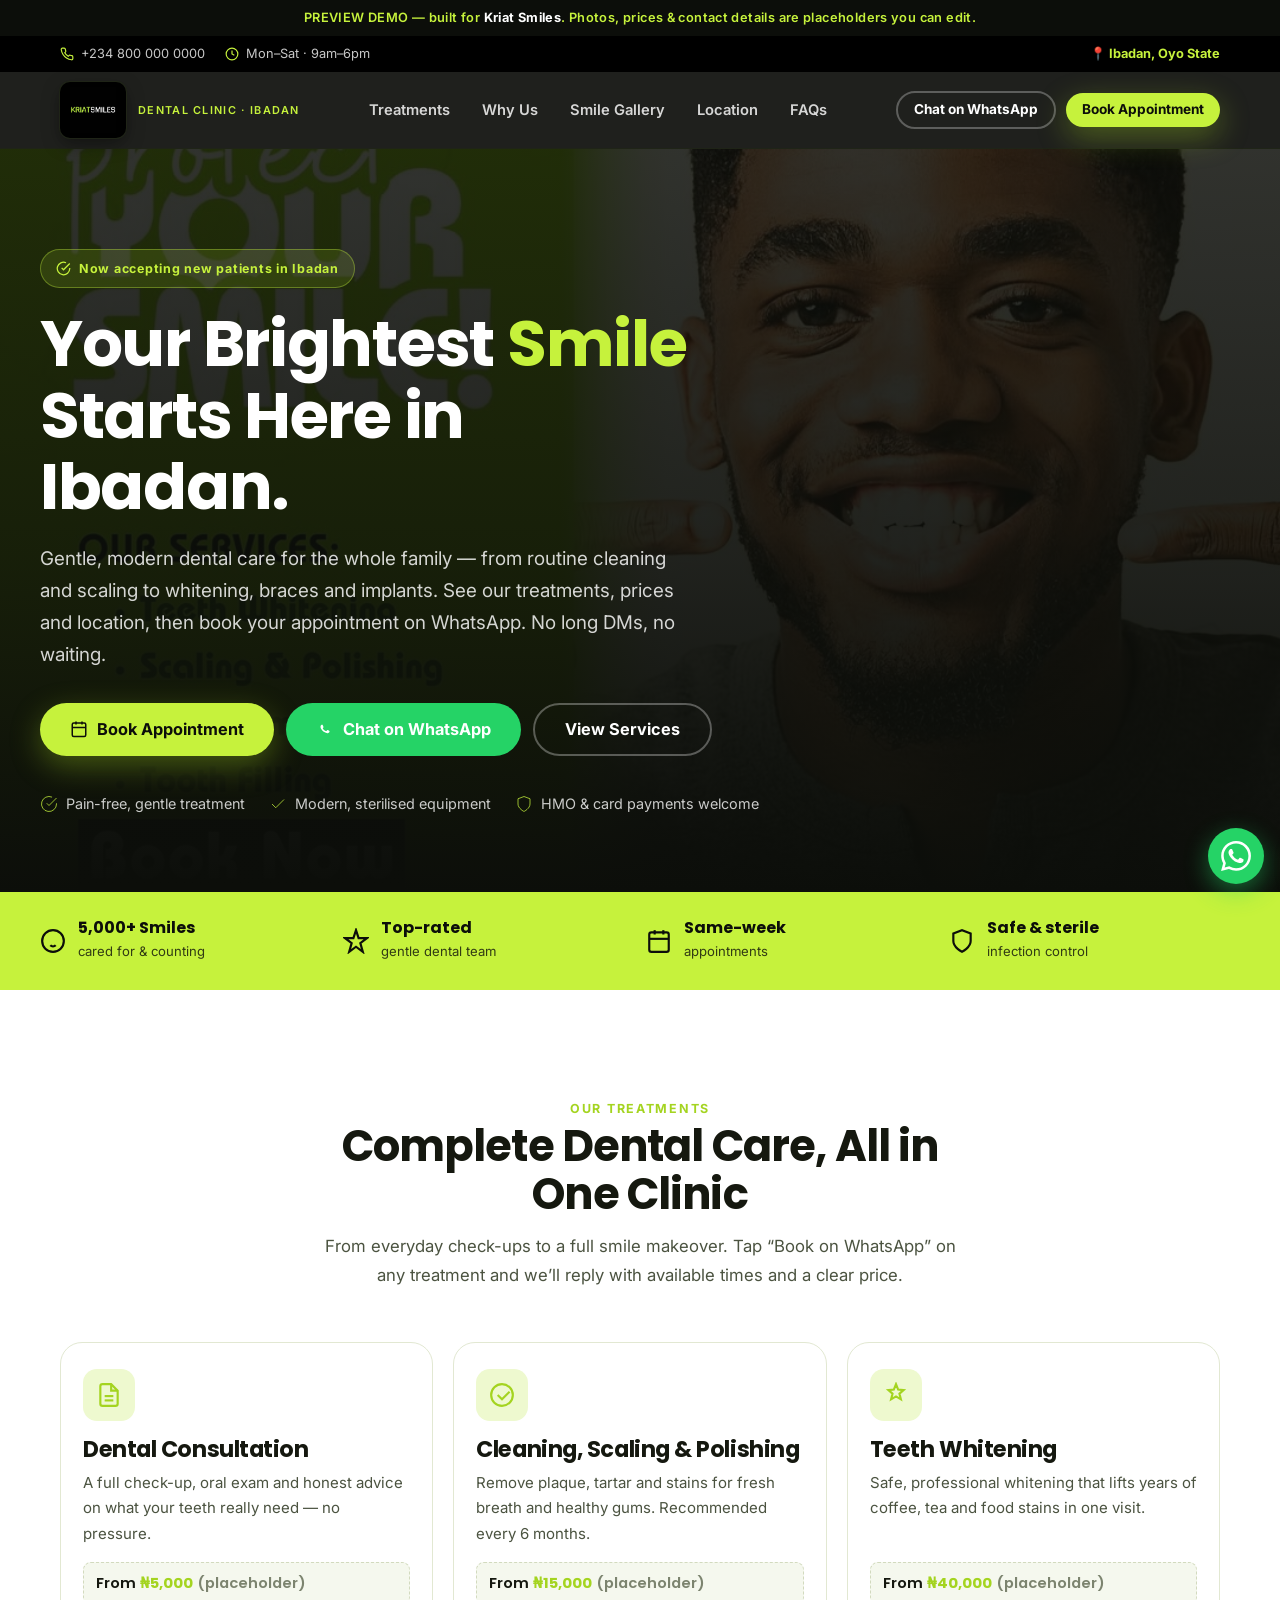
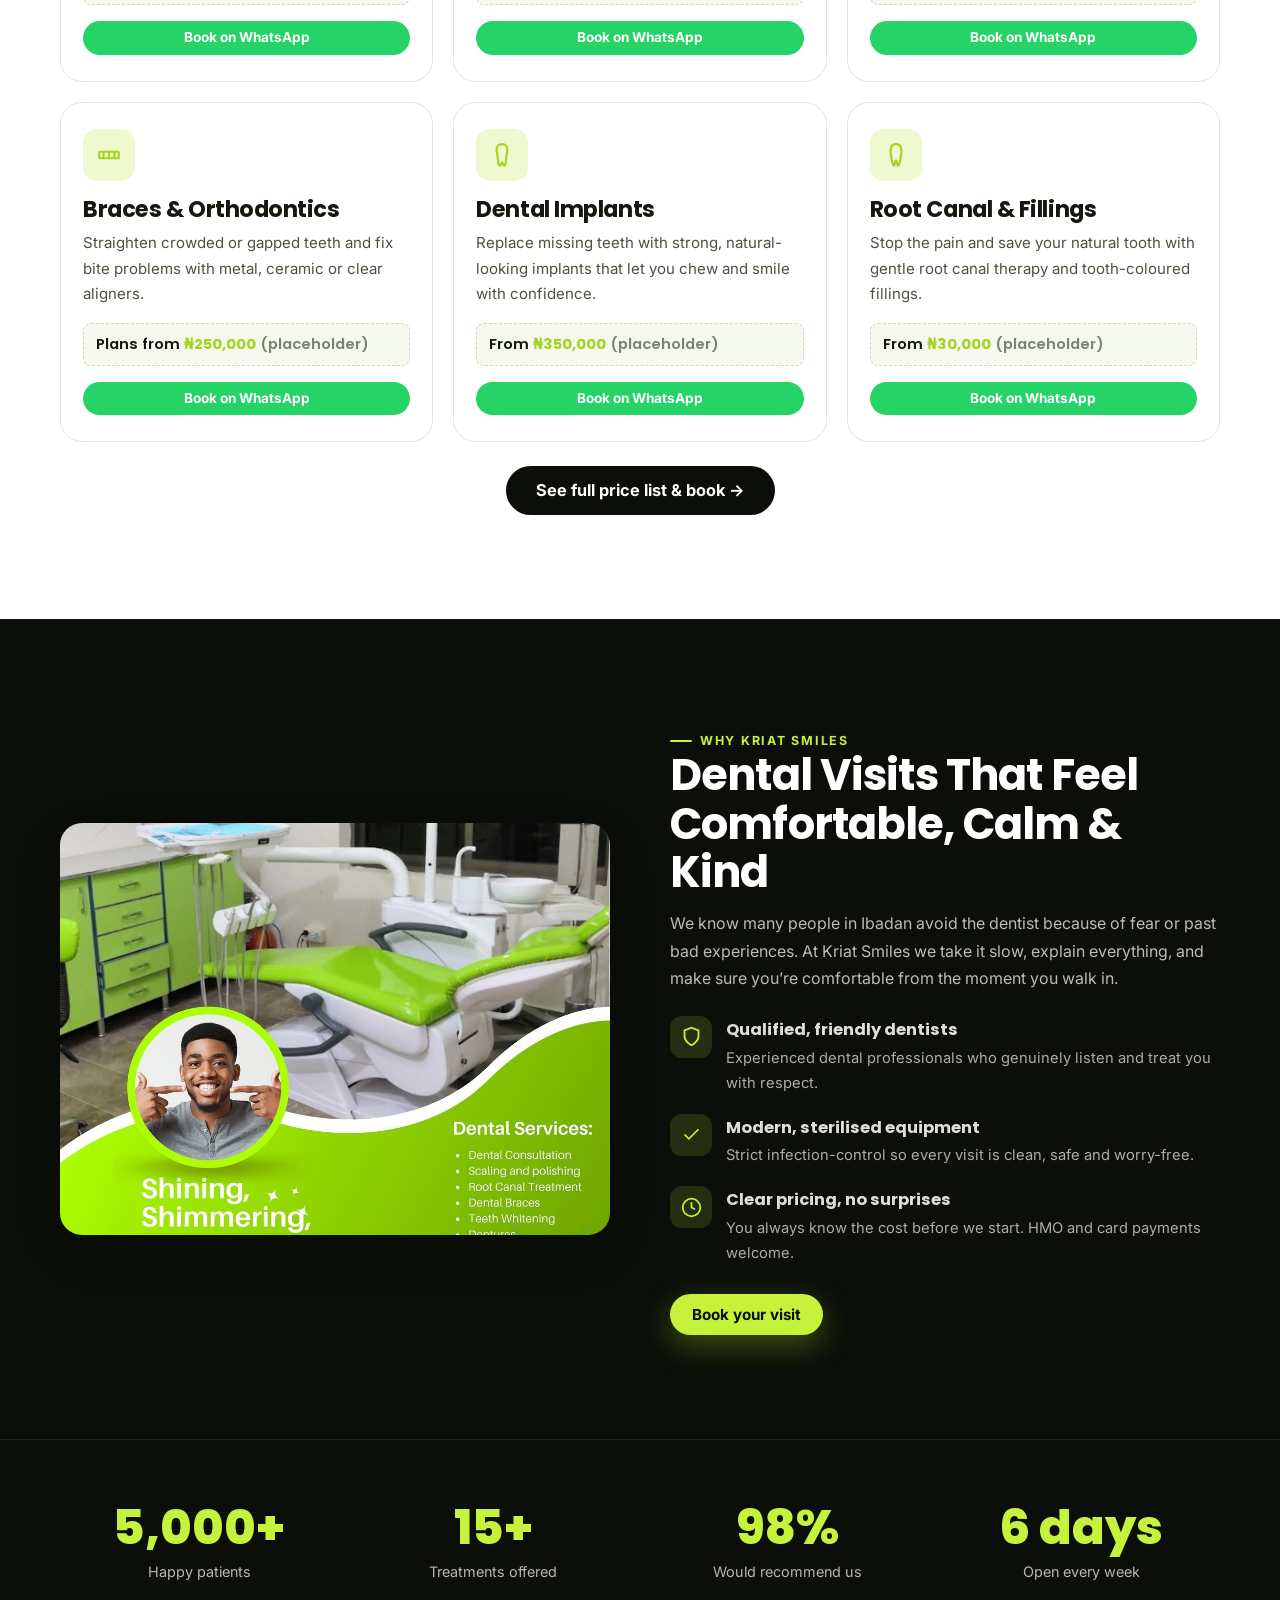
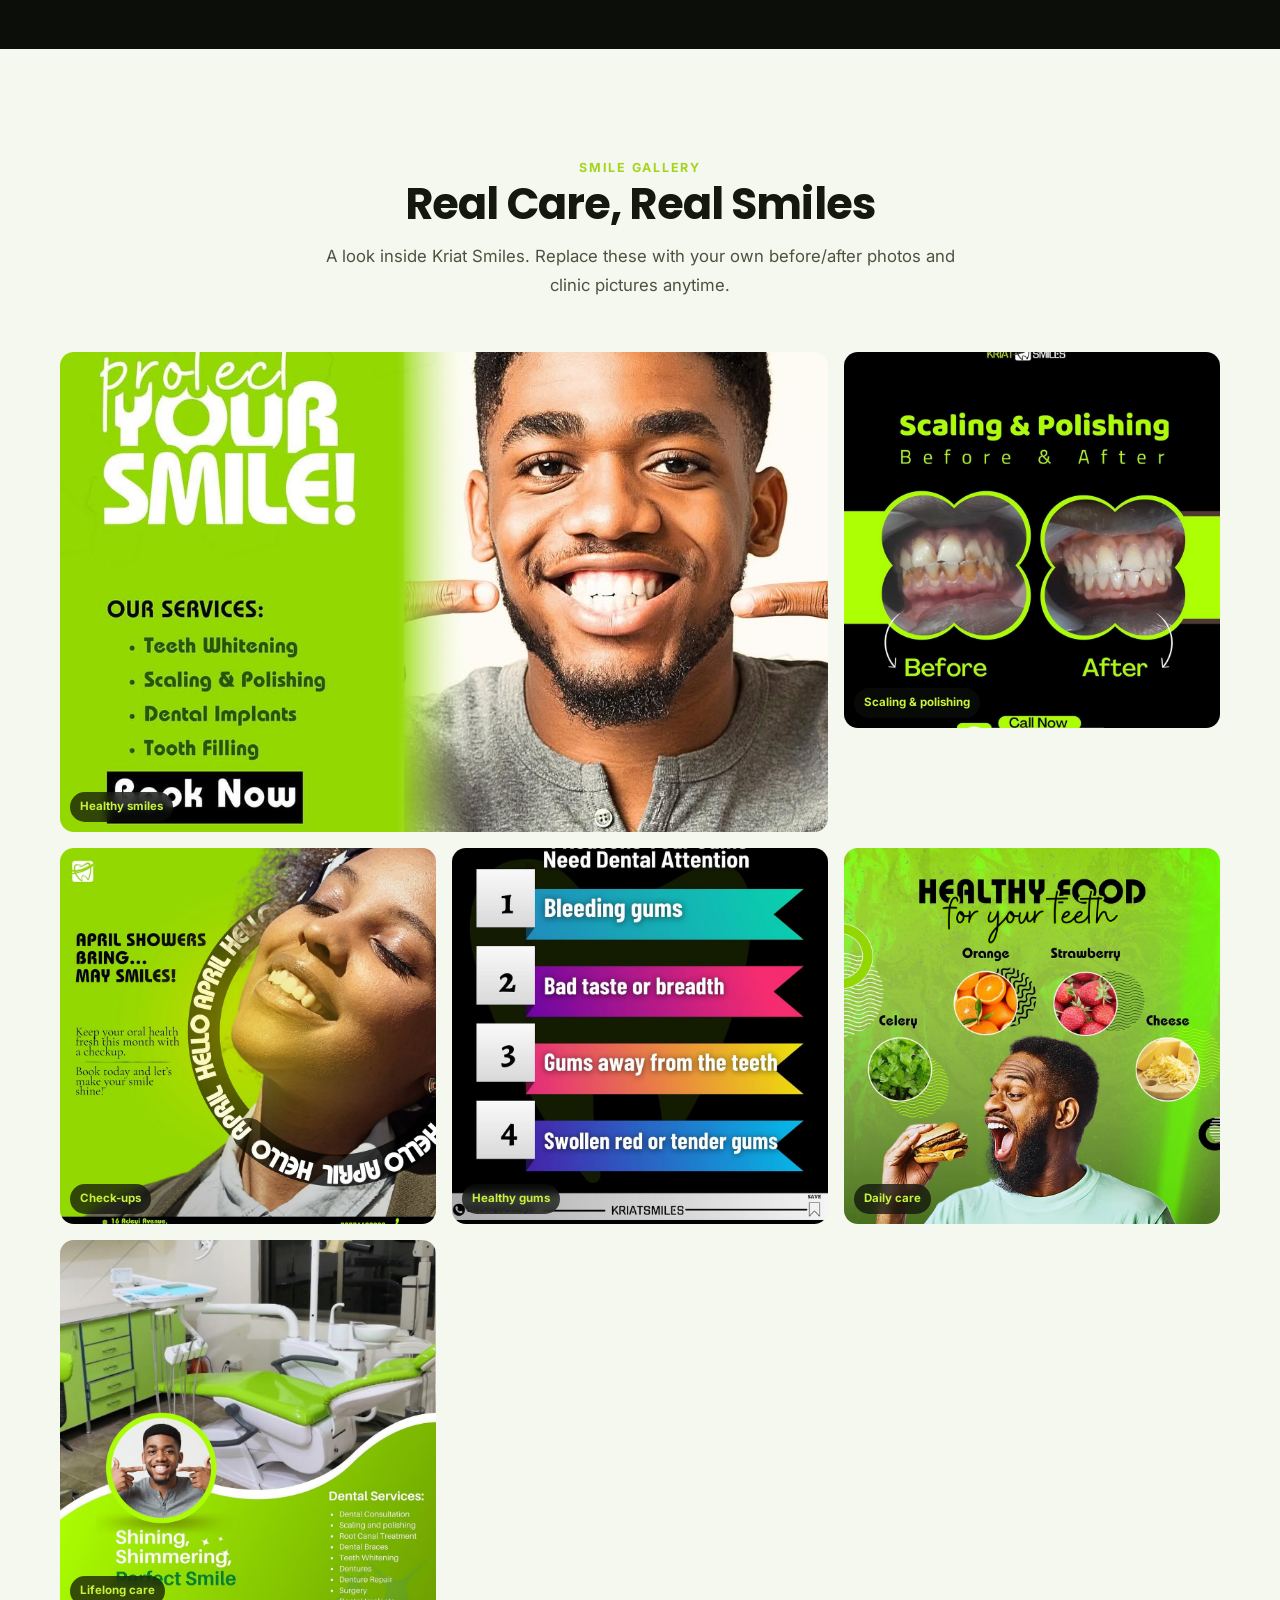
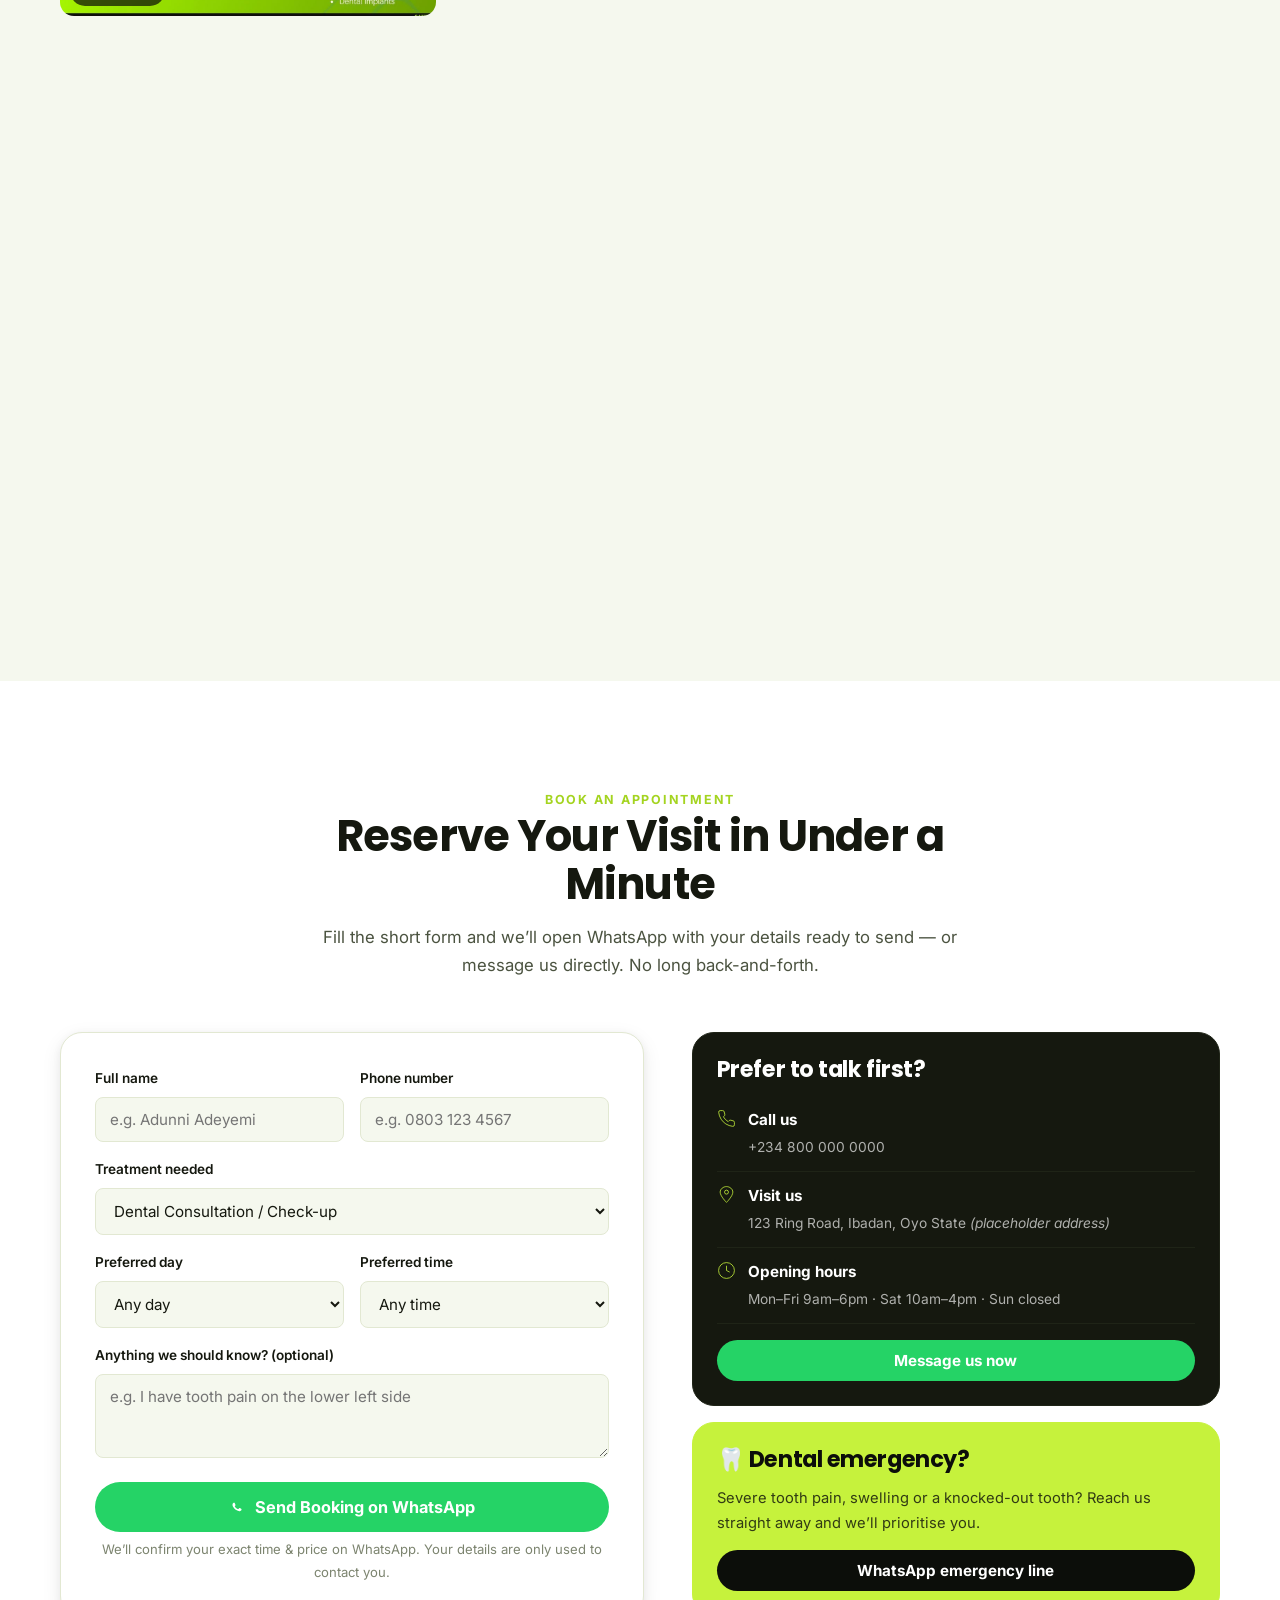
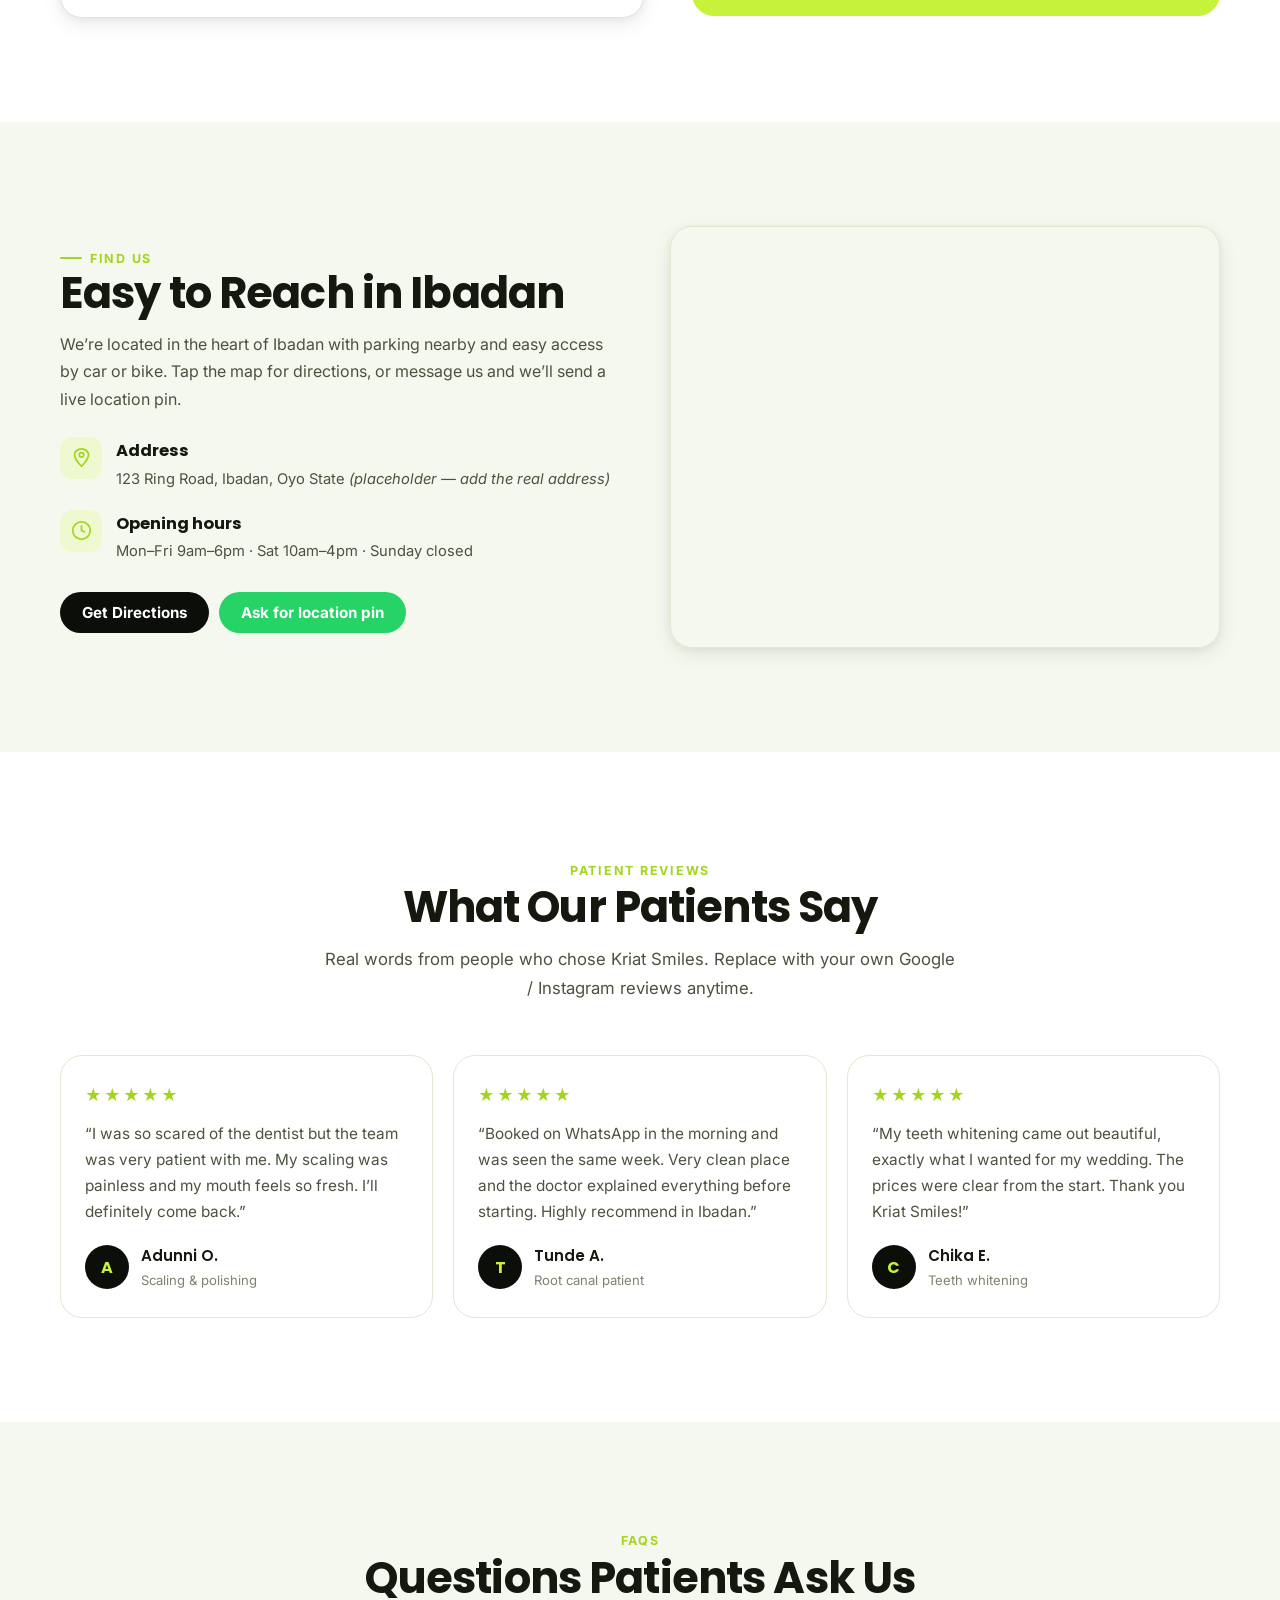
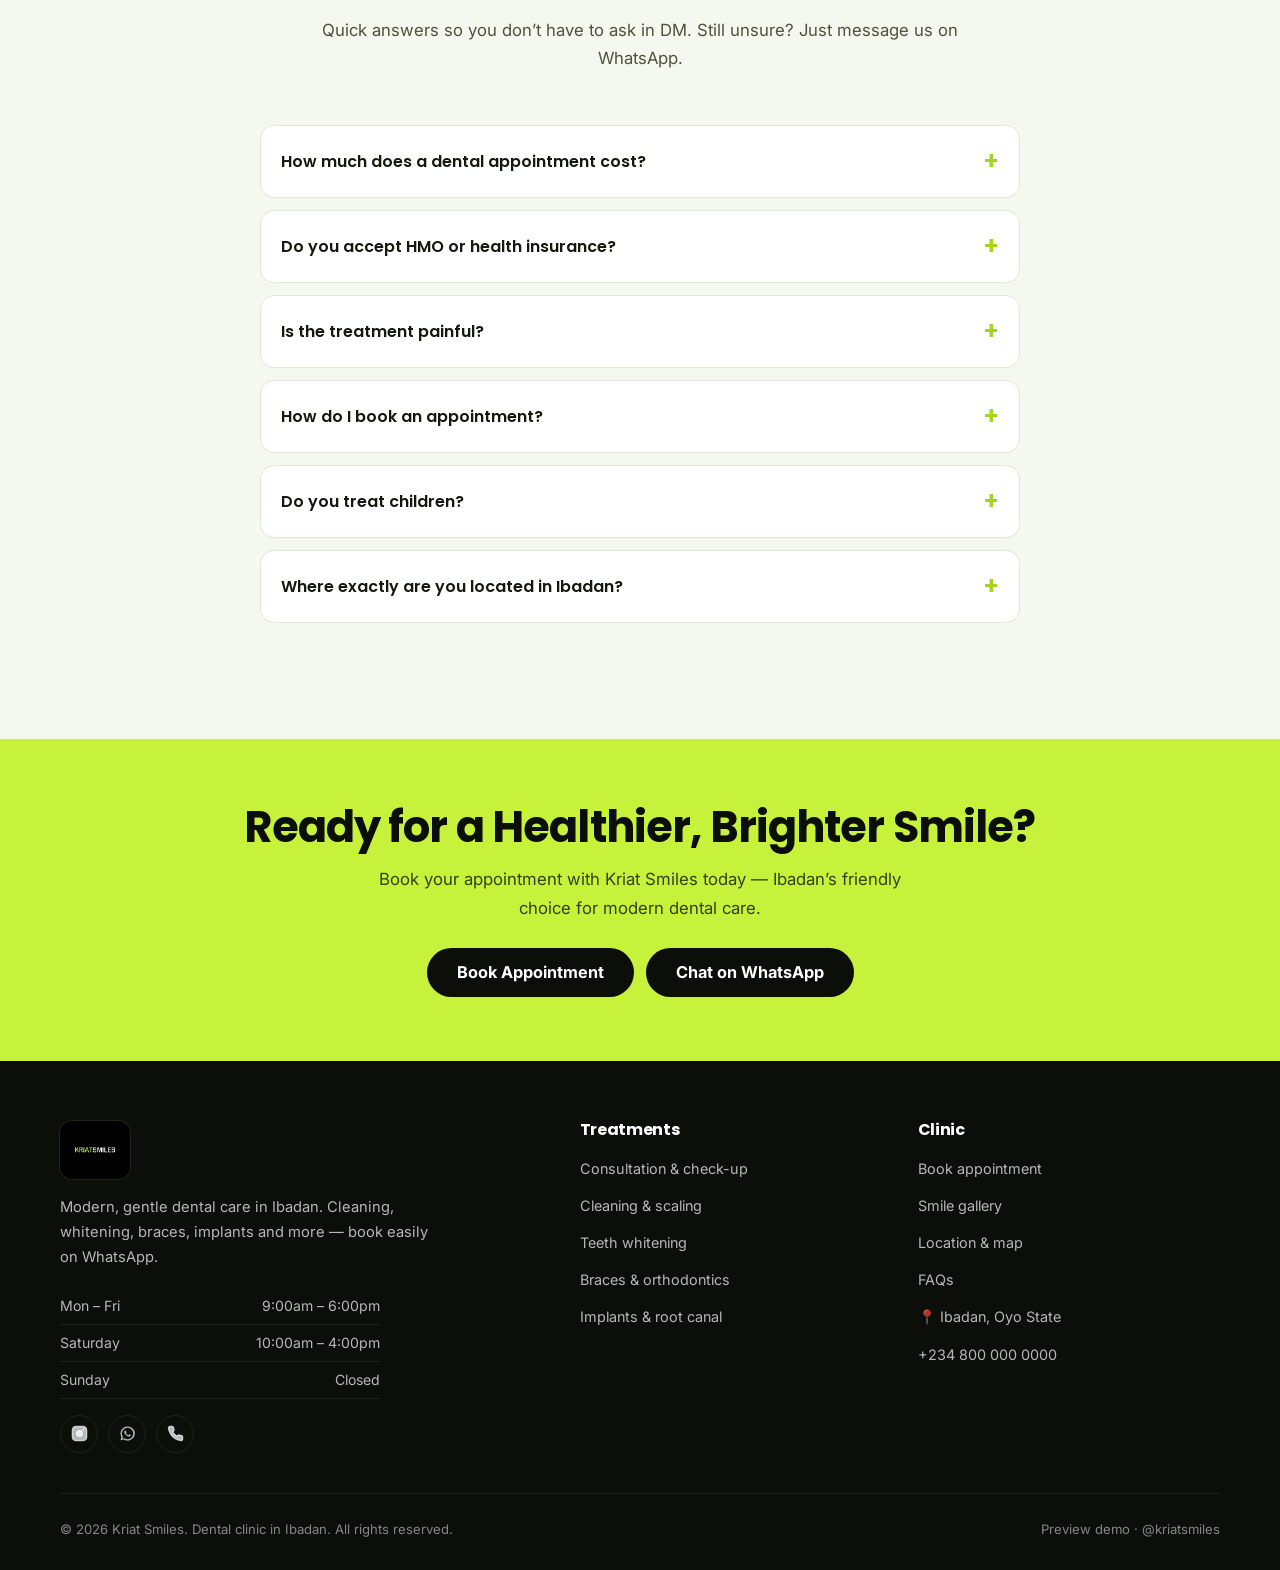
==== index.html @ be6b7976 "Kriat Smiles — mobile-first dental clinic demo (Ibadan) One-page preview site built from the clinic " ====
<!DOCTYPE html>
<html lang="en">
<head>
  <meta charset="UTF-8" />
  <meta name="viewport" content="width=device-width, initial-scale=1.0" />

  <!-- ===== SEO ===== -->
  <title>Kriat Smiles — Dental Clinic in Ibadan | Book a Dentist Online</title>
  <meta name="description" content="Kriat Smiles is a modern dental clinic in Ibadan offering teeth cleaning, scaling & polishing, whitening, braces, implants and root canal. Book your dental appointment on WhatsApp in minutes." />
  <meta name="keywords" content="dental clinic in Ibadan, dentist Ibadan, teeth cleaning Ibadan, braces Ibadan, teeth whitening Ibadan, dental implants Ibadan, Kriat Smiles" />
  <meta name="theme-color" content="#0C0E0A" />
  <link rel="canonical" href="https://kriatsmiles.com/kriat-smiles/" />

  <!-- Open Graph / social -->
  <meta property="og:type" content="website" />
  <meta property="og:title" content="Kriat Smiles — Dental Clinic in Ibadan" />
  <meta property="og:description" content="Gentle, modern dental care in Ibadan. See treatments & prices, then book your appointment on WhatsApp." />
  <meta property="og:image" content="assets/img/protect-smile.jpg" />
  <meta property="og:locale" content="en_NG" />
  <meta name="twitter:card" content="summary_large_image" />

  <!-- Favicon (uses the logo) -->
  <link rel="icon" type="image/jpeg" href="assets/logo/kriat-smiles-logo.jpg" />

  <!-- Fonts -->
  <link rel="preconnect" href="https://fonts.googleapis.com" />
  <link rel="preconnect" href="https://fonts.gstatic.com" crossorigin />
  <link href="https://fonts.googleapis.com/css2?family=Poppins:wght@600;700;800&family=Inter:wght@400;500;600;700&display=swap" rel="stylesheet" />
  <link rel="stylesheet" href="css/style.css" />

  <!-- Local Business structured data (SEO) -->
  <script type="application/ld+json">
  {
    "@context": "https://schema.org",
    "@type": "Dentist",
    "name": "Kriat Smiles",
    "description": "Dental clinic in Ibadan offering cleaning, scaling, whitening, braces, implants and root canal treatment.",
    "image": "assets/img/protect-smile.jpg",
    "areaServed": "Ibadan, Oyo State, Nigeria",
    "address": { "@type": "PostalAddress", "addressLocality": "Ibadan", "addressRegion": "Oyo State", "addressCountry": "NG" },
    "telephone": "+2348000000000",
    "priceRange": "₦₦",
    "openingHours": "Mo-Fr 09:00-18:00 Sa 10:00-16:00"
  }
  </script>
</head>
<body>

  <!-- ===== DEMO RIBBON ===== -->
  <div class="demo-ribbon">PREVIEW DEMO — built for <b>Kriat Smiles</b>. Photos, prices &amp; contact details are placeholders you can edit.</div>

  <!-- ===== TOPBAR ===== -->
  <div class="topbar">
    <div class="container topbar__inner">
      <div class="topbar__group">
        <span class="topbar__item">
          <svg viewBox="0 0 24 24" stroke-width="2"><path d="M22 16.92v3a2 2 0 01-2.18 2 19.79 19.79 0 01-8.63-3.07 19.5 19.5 0 01-6-6 19.79 19.79 0 01-3.07-8.67A2 2 0 014.11 2h3a2 2 0 012 1.72c.13.96.36 1.9.7 2.81a2 2 0 01-.45 2.11L8.09 9.91a16 16 0 006 6l1.27-1.27a2 2 0 012.11-.45c.91.34 1.85.57 2.81.7A2 2 0 0122 16.92z"/></svg>
          <a href="tel:+2348000000000">+234 800 000 0000</a>
        </span>
        <span class="topbar__item topbar__hide">
          <svg viewBox="0 0 24 24" stroke-width="2"><circle cx="12" cy="12" r="10"/><path d="M12 6v6l4 2"/></svg>
          Mon–Sat · 9am–6pm
        </span>
      </div>
      <div class="topbar__group">
        <span class="topbar__item topbar__demo">📍 Ibadan, Oyo State</span>
      </div>
    </div>
  </div>

  <!-- ===== NAV ===== -->
  <nav class="nav">
    <div class="container nav__inner">
      <a href="#home" class="nav__logo" aria-label="Kriat Smiles home">
        <img class="nav__logo-img" src="assets/logo/kriat-smiles-logo.jpg" alt="Kriat Smiles logo" />
        <span class="nav__logo-sub">Dental Clinic · Ibadan</span>
      </a>
      <ul class="nav__links">
        <li><a class="nav__link" href="#services">Treatments</a></li>
        <li><a class="nav__link" href="#why">Why Us</a></li>
        <li><a class="nav__link" href="#gallery">Smile Gallery</a></li>
        <li><a class="nav__link" href="#location">Location</a></li>
        <li><a class="nav__link" href="#faq">FAQs</a></li>
      </ul>
      <div class="nav__actions">
        <a class="btn btn--outline btn--sm" data-wa data-wa-msg="Hello Kriat Smiles, I have a quick question about your dental services.">Chat on WhatsApp</a>
        <a class="btn btn--lime btn--sm" href="#book">Book Appointment</a>
        <button class="nav__burger" id="burger" aria-label="Open menu"><span></span><span></span><span></span></button>
      </div>
    </div>
  </nav>

  <!-- ===== MOBILE MENU ===== -->
  <div class="mobile-menu" id="mobile-menu">
    <div class="mobile-menu__top">
      <img class="nav__logo-img" src="assets/logo/kriat-smiles-logo.jpg" alt="Kriat Smiles logo" />
      <button class="mobile-menu__close" id="menu-close" aria-label="Close menu">✕</button>
    </div>
    <ul class="mobile-menu__links">
      <li><a class="mobile-menu__link" href="#services">Treatments</a></li>
      <li><a class="mobile-menu__link" href="#why">Why Us</a></li>
      <li><a class="mobile-menu__link" href="#gallery">Smile Gallery</a></li>
      <li><a class="mobile-menu__link" href="#book">Book Appointment</a></li>
      <li><a class="mobile-menu__link" href="#location">Location</a></li>
      <li><a class="mobile-menu__link" href="#faq">FAQs</a></li>
    </ul>
    <div class="mobile-menu__cta">
      <a class="btn btn--wa btn--full" data-wa data-wa-msg="Hello Kriat Smiles, I would like to book a dental appointment.">Chat on WhatsApp</a>
      <a class="btn btn--lime btn--full" href="#book">Book Appointment</a>
    </div>
  </div>

  <main id="home">

    <!-- ===== HERO ===== -->
    <section class="hero">
      <div class="hero__media">
        <video autoplay muted loop playsinline poster="assets/img/protect-smile.jpg">
          <source src="assets/video/welcome.mp4" type="video/mp4" />
        </video>
      </div>
      <div class="container hero__inner">
        <span class="hero__badge reveal">
          <svg viewBox="0 0 24 24" fill="none" stroke="currentColor" stroke-width="2"><path d="M22 11.08V12a10 10 0 11-5.93-9.14"/><polyline points="22 4 12 14.01 9 11.01"/></svg>
          Now accepting new patients in Ibadan
        </span>
        <h1 class="reveal">Your Brightest <span>Smile</span> Starts Here in Ibadan.</h1>
        <p class="hero__sub reveal">
          Gentle, modern dental care for the whole family — from routine cleaning and scaling
          to whitening, braces and implants. See our treatments, prices and location, then
          book your appointment on WhatsApp. No long DMs, no waiting.
        </p>
        <div class="hero__actions reveal">
          <a class="btn btn--lime btn--lg" href="#book">
            <svg viewBox="0 0 24 24" fill="none" stroke="currentColor" stroke-width="2"><rect x="3" y="4" width="18" height="18" rx="2"/><line x1="16" y1="2" x2="16" y2="6"/><line x1="8" y1="2" x2="8" y2="6"/><line x1="3" y1="10" x2="21" y2="10"/></svg>
            Book Appointment
          </a>
          <a class="btn btn--wa btn--lg" data-wa data-wa-msg="Hello Kriat Smiles, I would like to book a dental appointment. Please advise on available times.">
            <svg viewBox="0 0 24 24" fill="currentColor"><path d="M17.47 14.38c-.3-.15-1.76-.87-2.03-.97-.27-.1-.47-.15-.67.15-.2.3-.77.97-.94 1.16-.17.2-.35.22-.64.08-.3-.15-1.26-.46-2.4-1.48-.88-.79-1.48-1.76-1.65-2.06-.17-.3-.02-.46.13-.6.13-.14.3-.35.45-.52.15-.18.2-.3.3-.5.1-.2.05-.37-.02-.52-.08-.15-.67-1.61-.92-2.2-.24-.58-.49-.5-.67-.51h-.57c-.2 0-.52.07-.8.37-.27.3-1.04 1.02-1.04 2.48 0 1.46 1.07 2.88 1.22 3.07.15.2 2.1 3.2 5.08 4.49.71.3 1.26.49 1.69.62.71.23 1.36.2 1.87.12.57-.08 1.76-.72 2-1.41.25-.7.25-1.29.18-1.41-.08-.13-.27-.2-.57-.35z"/></svg>
            Chat on WhatsApp
          </a>
          <a class="btn btn--ghost btn--lg" href="#services">View Services</a>
        </div>
        <div class="hero__trust reveal">
          <span><svg viewBox="0 0 24 24"><path d="M22 11.08V12a10 10 0 11-5.93-9.14"/><polyline points="22 4 12 14.01 9 11.01"/></svg> Pain-free, gentle treatment</span>
          <span><svg viewBox="0 0 24 24"><path d="M20 6L9 17l-5-5"/></svg> Modern, sterilised equipment</span>
          <span><svg viewBox="0 0 24 24"><path d="M12 22s8-4 8-10V5l-8-3-8 3v7c0 6 8 10 8 10z"/></svg> HMO &amp; card payments welcome</span>
        </div>
      </div>
    </section>

    <!-- ===== TRUST STRIP ===== -->
    <div class="trust-strip">
      <div class="container trust-strip__inner">
        <div class="trust-strip__item">
          <svg viewBox="0 0 24 24" stroke-width="2"><path d="M9 12h.01M15 12h.01M9.5 16a3.5 3.5 0 005 0"/><circle cx="12" cy="12" r="10"/></svg>
          <div><b>5,000+ Smiles</b><span>cared for &amp; counting</span></div>
        </div>
        <div class="trust-strip__item">
          <svg viewBox="0 0 24 24" stroke-width="2"><path d="M12 2l2.4 7.4H22l-6 4.6L18.3 22 12 17.3 5.7 22 8 14 2 9.4h7.6z"/></svg>
          <div><b>Top-rated</b><span>gentle dental team</span></div>
        </div>
        <div class="trust-strip__item">
          <svg viewBox="0 0 24 24" stroke-width="2"><rect x="3" y="4" width="18" height="18" rx="2"/><line x1="16" y1="2" x2="16" y2="6"/><line x1="8" y1="2" x2="8" y2="6"/><line x1="3" y1="10" x2="21" y2="10"/></svg>
          <div><b>Same-week</b><span>appointments</span></div>
        </div>
        <div class="trust-strip__item">
          <svg viewBox="0 0 24 24" stroke-width="2"><path d="M12 22s8-4 8-10V5l-8-3-8 3v7c0 6 8 10 8 10z"/></svg>
          <div><b>Safe &amp; sterile</b><span>infection control</span></div>
        </div>
      </div>
    </div>

    <!-- ===== SERVICES / TREATMENTS ===== -->
    <section class="section" id="services">
      <div class="container">
        <div class="sec-head sec-head--center reveal">
          <span class="eyebrow">Our Treatments</span>
          <h2>Complete Dental Care, All in One Clinic</h2>
          <p>From everyday check-ups to a full smile makeover. Tap “Book on WhatsApp” on any treatment and we’ll reply with available times and a clear price.</p>
        </div>

        <div class="grid grid-3 reveal">

          <!-- Consultation -->
          <article class="svc">
            <div class="svc__icon"><svg viewBox="0 0 24 24"><path d="M14 2H6a2 2 0 00-2 2v16a2 2 0 002 2h12a2 2 0 002-2V8z"/><polyline points="14 2 14 8 20 8"/><line x1="16" y1="13" x2="8" y2="13"/><line x1="16" y1="17" x2="8" y2="17"/></svg></div>
            <h3 class="svc__title">Dental Consultation</h3>
            <p class="svc__desc">A full check-up, oral exam and honest advice on what your teeth really need — no pressure.</p>
            <div class="svc__price">From <b>₦5,000</b> <span style="color:var(--muted)">(placeholder)</span></div>
            <div class="svc__cta">
              <a class="btn btn--wa btn--sm btn--full" data-wa data-wa-msg="Hello Kriat Smiles, I'd like to book a DENTAL CONSULTATION / check-up. What times are available?">Book on WhatsApp</a>
            </div>
          </article>

          <!-- Cleaning / Scaling -->
          <article class="svc">
            <div class="svc__icon"><svg viewBox="0 0 24 24"><path d="M19 9l-7 7-4-4"/><circle cx="12" cy="12" r="10"/></svg></div>
            <h3 class="svc__title">Cleaning, Scaling &amp; Polishing</h3>
            <p class="svc__desc">Remove plaque, tartar and stains for fresh breath and healthy gums. Recommended every 6 months.</p>
            <div class="svc__price">From <b>₦15,000</b> <span style="color:var(--muted)">(placeholder)</span></div>
            <div class="svc__cta">
              <a class="btn btn--wa btn--sm btn--full" data-wa data-wa-msg="Hello Kriat Smiles, I'd like to book SCALING & POLISHING (teeth cleaning). What times are available?">Book on WhatsApp</a>
            </div>
          </article>

          <!-- Whitening -->
          <article class="svc">
            <div class="svc__icon"><svg viewBox="0 0 24 24"><path d="M12 2l2 5 5 .5-3.8 3.3L16.5 16 12 13.3 7.5 16l1.3-5.2L5 7.5 10 7z"/></svg></div>
            <h3 class="svc__title">Teeth Whitening</h3>
            <p class="svc__desc">Safe, professional whitening that lifts years of coffee, tea and food stains in one visit.</p>
            <div class="svc__price">From <b>₦40,000</b> <span style="color:var(--muted)">(placeholder)</span></div>
            <div class="svc__cta">
              <a class="btn btn--wa btn--sm btn--full" data-wa data-wa-msg="Hello Kriat Smiles, I'm interested in TEETH WHITENING. Please share the price and available times.">Book on WhatsApp</a>
            </div>
          </article>

          <!-- Braces / Ortho -->
          <article class="svc">
            <div class="svc__icon"><svg viewBox="0 0 24 24"><rect x="3" y="9" width="18" height="6" rx="1"/><line x1="7" y1="9" x2="7" y2="15"/><line x1="12" y1="9" x2="12" y2="15"/><line x1="17" y1="9" x2="17" y2="15"/></svg></div>
            <h3 class="svc__title">Braces &amp; Orthodontics</h3>
            <p class="svc__desc">Straighten crowded or gapped teeth and fix bite problems with metal, ceramic or clear aligners.</p>
            <div class="svc__price">Plans from <b>₦250,000</b> <span style="color:var(--muted)">(placeholder)</span></div>
            <div class="svc__cta">
              <a class="btn btn--wa btn--sm btn--full" data-wa data-wa-msg="Hello Kriat Smiles, I'd like to ask about BRACES / ORTHODONTICS. Can I book a consultation?">Book on WhatsApp</a>
            </div>
          </article>

          <!-- Implants -->
          <article class="svc">
            <div class="svc__icon"><svg viewBox="0 0 24 24"><path d="M12 2c3 0 5 2 5 5 0 3-1 4-1 7s-1 8-2 8-1-3-2-3-1 3-2 3-2-5-2-8-1-4-1-7c0-3 2-5 5-5z"/></svg></div>
            <h3 class="svc__title">Dental Implants</h3>
            <p class="svc__desc">Replace missing teeth with strong, natural-looking implants that let you chew and smile with confidence.</p>
            <div class="svc__price">From <b>₦350,000</b> <span style="color:var(--muted)">(placeholder)</span></div>
            <div class="svc__cta">
              <a class="btn btn--wa btn--sm btn--full" data-wa data-wa-msg="Hello Kriat Smiles, I'm interested in DENTAL IMPLANTS. Please advise on the process and cost.">Book on WhatsApp</a>
            </div>
          </article>

          <!-- Root canal / fillings -->
          <article class="svc">
            <div class="svc__icon"><svg viewBox="0 0 24 24"><path d="M12 2c3 0 5 2 5 6 0 5-2 14-3 14s-1-5-2-5-1 5-2 5-3-9-3-14c0-4 2-6 5-6z"/></svg></div>
            <h3 class="svc__title">Root Canal &amp; Fillings</h3>
            <p class="svc__desc">Stop the pain and save your natural tooth with gentle root canal therapy and tooth-coloured fillings.</p>
            <div class="svc__price">From <b>₦30,000</b> <span style="color:var(--muted)">(placeholder)</span></div>
            <div class="svc__cta">
              <a class="btn btn--wa btn--sm btn--full" data-wa data-wa-msg="Hello Kriat Smiles, I have tooth pain and may need a ROOT CANAL / FILLING. Can I book soon?">Book on WhatsApp</a>
            </div>
          </article>

        </div>

        <div class="text-center mt-6 reveal">
          <a class="btn btn--dark btn--lg" href="#book">See full price list &amp; book →</a>
        </div>
      </div>
    </section>

    <!-- ===== WHY US / TRUST & CREDIBILITY ===== -->
    <section class="section section--dark" id="why">
      <div class="container">
        <div class="split split--media-first">
          <div class="split__media reveal">
            <video autoplay muted loop playsinline poster="assets/img/healthy-teeth.jpg">
              <source src="assets/video/welcome.mp4" type="video/mp4" />
            </video>
          </div>
          <div class="reveal">
            <span class="eyebrow">Why Kriat Smiles</span>
            <h2>Dental Visits That Feel Comfortable, Calm &amp; Kind</h2>
            <p style="color:rgba(255,255,255,.72); margin-top:14px;">
              We know many people in Ibadan avoid the dentist because of fear or past bad experiences.
              At Kriat Smiles we take it slow, explain everything, and make sure you’re comfortable
              from the moment you walk in.
            </p>
            <div class="feature-list">
              <div class="feature">
                <div class="feature__icon"><svg viewBox="0 0 24 24"><path d="M12 22s8-4 8-10V5l-8-3-8 3v7c0 6 8 10 8 10z"/></svg></div>
                <div><b>Qualified, friendly dentists</b><p>Experienced dental professionals who genuinely listen and treat you with respect.</p></div>
              </div>
              <div class="feature">
                <div class="feature__icon"><svg viewBox="0 0 24 24"><path d="M20 6L9 17l-5-5"/></svg></div>
                <div><b>Modern, sterilised equipment</b><p>Strict infection-control so every visit is clean, safe and worry-free.</p></div>
              </div>
              <div class="feature">
                <div class="feature__icon"><svg viewBox="0 0 24 24"><circle cx="12" cy="12" r="10"/><path d="M12 6v6l4 2"/></svg></div>
                <div><b>Clear pricing, no surprises</b><p>You always know the cost before we start. HMO and card payments welcome.</p></div>
              </div>
            </div>
            <a class="btn btn--lime" href="#book">Book your visit</a>
          </div>
        </div>
      </div>
    </section>

    <!-- ===== STATS ===== -->
    <section class="section--dark section--tight" style="border-top:1px solid var(--ink-3);">
      <div class="container">
        <div class="stats reveal">
          <div class="stat"><div class="stat__num" data-count="5000" data-suffix="+">5000+</div><div class="stat__label">Happy patients</div></div>
          <div class="stat"><div class="stat__num" data-count="15" data-suffix="+">15+</div><div class="stat__label">Treatments offered</div></div>
          <div class="stat"><div class="stat__num" data-count="98" data-suffix="%">98%</div><div class="stat__label">Would recommend us</div></div>
          <div class="stat"><div class="stat__num" data-count="6" data-suffix=" days">6 days</div><div class="stat__label">Open every week</div></div>
        </div>
      </div>
    </section>

    <!-- ===== SMILE GALLERY ===== -->
    <section class="section section--paper2" id="gallery">
      <div class="container">
        <div class="sec-head sec-head--center reveal">
          <span class="eyebrow">Smile Gallery</span>
          <h2>Real Care, Real Smiles</h2>
          <p>A look inside Kriat Smiles. Replace these with your own before/after photos and clinic pictures anytime.</p>
        </div>
        <div class="gallery reveal">
          <div class="gallery__item gallery__item--wide"><span class="gallery__tag">Healthy smiles</span><img src="assets/img/protect-smile.jpg" alt="Patient with a healthy, confident smile at Kriat Smiles" loading="lazy" /></div>
          <div class="gallery__item"><span class="gallery__tag">Scaling &amp; polishing</span><img src="assets/img/scaling-polishing.jpg" alt="Professional scaling and polishing" loading="lazy" /></div>
          <div class="gallery__item"><span class="gallery__tag">Check-ups</span><img src="assets/img/checkup.jpg" alt="Routine dental check-up" loading="lazy" /></div>
          <div class="gallery__item"><span class="gallery__tag">Healthy gums</span><img src="assets/img/healthy-gums.jpg" alt="Healthy teeth and gums" loading="lazy" /></div>
          <div class="gallery__item"><span class="gallery__tag">Daily care</span><img src="assets/img/healthy-smile.jpg" alt="Foods and habits for a healthy smile" loading="lazy" /></div>
          <div class="gallery__item"><span class="gallery__tag">Lifelong care</span><img src="assets/img/healthy-teeth.jpg" alt="Maintaining healthy teeth for life" loading="lazy" /></div>
        </div>

        <!-- learn videos -->
        <div class="grid grid-3 reveal" style="margin-top:28px;">
          <div class="vcard">
            <video controls preload="metadata" poster="assets/img/checkup.jpg"><source src="assets/video/braces.mp4" type="video/mp4" /></video>
            <div class="vcard__body"><b>How braces help</b><p>More than straight teeth — braces fix bite problems too.</p></div>
          </div>
          <div class="vcard">
            <video controls preload="metadata" poster="assets/img/healthy-teeth.jpg"><source src="assets/video/root-canal.mp4" type="video/mp4" /></video>
            <div class="vcard__body"><b>Root canal, explained</b><p>What really happens — and why it saves your tooth.</p></div>
          </div>
          <div class="vcard">
            <video controls preload="metadata" poster="assets/img/healthy-smile.jpg"><source src="assets/video/brushing-tips.mp4" type="video/mp4" /></video>
            <div class="vcard__body"><b>Brush like a pro</b><p>Simple daily habits to keep your smile healthy at home.</p></div>
          </div>
        </div>
      </div>
    </section>

    <!-- ===== BOOKING ===== -->
    <section class="section" id="book">
      <div class="container">
        <div class="sec-head sec-head--center reveal">
          <span class="eyebrow">Book an Appointment</span>
          <h2>Reserve Your Visit in Under a Minute</h2>
          <p>Fill the short form and we’ll open WhatsApp with your details ready to send — or message us directly. No long back-and-forth.</p>
        </div>

        <div class="booking reveal">
          <div class="booking__card">
            <form id="booking-form" novalidate>
              <div class="field-row">
                <div class="field"><label for="bk-name">Full name</label><input id="bk-name" name="name" type="text" placeholder="e.g. Adunni Adeyemi" required /></div>
                <div class="field"><label for="bk-phone">Phone number</label><input id="bk-phone" name="phone" type="tel" placeholder="e.g. 0803 123 4567" required /></div>
              </div>
              <div class="field">
                <label for="bk-service">Treatment needed</label>
                <select id="bk-service" name="service">
                  <option>Dental Consultation / Check-up</option>
                  <option>Cleaning, Scaling &amp; Polishing</option>
                  <option>Teeth Whitening</option>
                  <option>Braces / Orthodontics</option>
                  <option>Dental Implants</option>
                  <option>Root Canal / Filling</option>
                  <option>Tooth Extraction</option>
                  <option>Children's Dentistry</option>
                  <option>Not sure — please advise</option>
                </select>
              </div>
              <div class="field-row">
                <div class="field">
                  <label for="bk-day">Preferred day</label>
                  <select id="bk-day" name="day">
                    <option value="">Any day</option>
                    <option>Monday</option><option>Tuesday</option><option>Wednesday</option>
                    <option>Thursday</option><option>Friday</option><option>Saturday</option>
                  </select>
                </div>
                <div class="field">
                  <label for="bk-time">Preferred time</label>
                  <select id="bk-time" name="time">
                    <option value="">Any time</option>
                    <option>Morning (9am–12pm)</option>
                    <option>Afternoon (12pm–3pm)</option>
                    <option>Evening (3pm–6pm)</option>
                  </select>
                </div>
              </div>
              <div class="field"><label for="bk-notes">Anything we should know? (optional)</label><textarea id="bk-notes" name="notes" placeholder="e.g. I have tooth pain on the lower left side"></textarea></div>
              <button type="submit" class="btn btn--wa btn--lg btn--full">
                <svg viewBox="0 0 24 24" fill="currentColor"><path d="M17.47 14.38c-.3-.15-1.76-.87-2.03-.97-.27-.1-.47-.15-.67.15-.2.3-.77.97-.94 1.16-.17.2-.35.22-.64.08-.3-.15-1.26-.46-2.4-1.48-.88-.79-1.48-1.76-1.65-2.06-.17-.3-.02-.46.13-.6.13-.14.3-.35.45-.52.15-.18.2-.3.3-.5.1-.2.05-.37-.02-.52-.08-.15-.67-1.61-.92-2.2-.24-.58-.49-.5-.67-.51h-.57c-.2 0-.52.07-.8.37-.27.3-1.04 1.02-1.04 2.48 0 1.46 1.07 2.88 1.22 3.07.15.2 2.1 3.2 5.08 4.49.71.3 1.26.49 1.69.62.71.23 1.36.2 1.87.12.57-.08 1.76-.72 2-1.41.25-.7.25-1.29.18-1.41-.08-.13-.27-.2-.57-.35z"/></svg>
                Send Booking on WhatsApp
              </button>
              <p class="booking__note">We’ll confirm your exact time &amp; price on WhatsApp. Your details are only used to contact you.</p>
            </form>
          </div>

          <aside class="booking__aside">
            <div class="info-card">
              <h3>Prefer to talk first?</h3>
              <div class="info-card__row">
                <svg viewBox="0 0 24 24"><path d="M22 16.92v3a2 2 0 01-2.18 2 19.79 19.79 0 01-8.63-3.07 19.5 19.5 0 01-6-6 19.79 19.79 0 01-3.07-8.67A2 2 0 014.11 2h3a2 2 0 012 1.72c.13.96.36 1.9.7 2.81a2 2 0 01-.45 2.11L8.09 9.91a16 16 0 006 6l1.27-1.27a2 2 0 012.11-.45c.91.34 1.85.57 2.81.7A2 2 0 0122 16.92z"/></svg>
                <div><b>Call us</b><span><a href="tel:+2348000000000">+234 800 000 0000</a></span></div>
              </div>
              <div class="info-card__row">
                <svg viewBox="0 0 24 24"><path d="M12 2C8 2 4 5 4 9c0 5 8 13 8 13s8-8 8-13c0-4-4-7-8-7z"/><circle cx="12" cy="9" r="2.5"/></svg>
                <div><b>Visit us</b><span>123 Ring Road, Ibadan, Oyo State <em>(placeholder address)</em></span></div>
              </div>
              <div class="info-card__row">
                <svg viewBox="0 0 24 24"><circle cx="12" cy="12" r="10"/><path d="M12 6v6l4 2"/></svg>
                <div><b>Opening hours</b><span>Mon–Fri 9am–6pm · Sat 10am–4pm · Sun closed</span></div>
              </div>
              <a class="btn btn--wa btn--full" style="margin-top:16px;" data-wa data-wa-msg="Hello Kriat Smiles, I'd like to book a dental appointment. Please advise on available times.">Message us now</a>
            </div>
            <div class="info-card" style="background:var(--lime); color:var(--ink); border-color:var(--lime);">
              <h3 style="color:var(--ink);">🦷 Dental emergency?</h3>
              <p style="font-size:.92rem; color:rgba(12,14,10,.8); margin-bottom:14px;">Severe tooth pain, swelling or a knocked-out tooth? Reach us straight away and we’ll prioritise you.</p>
              <a class="btn btn--dark btn--full" data-wa data-wa-msg="Hello Kriat Smiles, this is a DENTAL EMERGENCY. I need urgent help.">WhatsApp emergency line</a>
            </div>
          </aside>
        </div>
      </div>
    </section>

    <!-- ===== LOCATION / MAP ===== -->
    <section class="section section--paper2" id="location">
      <div class="container">
        <div class="split">
          <div class="reveal">
            <span class="eyebrow">Find Us</span>
            <h2>Easy to Reach in Ibadan</h2>
            <p style="margin-top:14px; color:var(--text-soft);">
              We’re located in the heart of Ibadan with parking nearby and easy access by car or bike.
              Tap the map for directions, or message us and we’ll send a live location pin.
            </p>
            <div class="feature-list">
              <div class="feature">
                <div class="feature__icon"><svg viewBox="0 0 24 24"><path d="M12 2C8 2 4 5 4 9c0 5 8 13 8 13s8-8 8-13c0-4-4-7-8-7z"/><circle cx="12" cy="9" r="2.5"/></svg></div>
                <div><b>Address</b><p>123 Ring Road, Ibadan, Oyo State <em>(placeholder — add the real address)</em></p></div>
              </div>
              <div class="feature">
                <div class="feature__icon"><svg viewBox="0 0 24 24"><circle cx="12" cy="12" r="10"/><path d="M12 6v6l4 2"/></svg></div>
                <div><b>Opening hours</b><p>Mon–Fri 9am–6pm · Sat 10am–4pm · Sunday closed</p></div>
              </div>
            </div>
            <div style="display:flex; flex-wrap:wrap; gap:10px;">
              <a class="btn btn--dark" href="https://www.google.com/maps/search/dental+clinic+Ibadan" target="_blank" rel="noopener">Get Directions</a>
              <a class="btn btn--wa" data-wa data-wa-msg="Hello Kriat Smiles, please share your live location / directions to the clinic.">Ask for location pin</a>
            </div>
          </div>
          <div class="map-wrap reveal">
            <iframe
              title="Kriat Smiles location in Ibadan"
              src="https://www.google.com/maps?q=Ibadan,Oyo+State,Nigeria&output=embed"
              loading="lazy" referrerpolicy="no-referrer-when-downgrade"></iframe>
          </div>
        </div>
      </div>
    </section>

    <!-- ===== TESTIMONIALS ===== -->
    <section class="section">
      <div class="container">
        <div class="sec-head sec-head--center reveal">
          <span class="eyebrow">Patient Reviews</span>
          <h2>What Our Patients Say</h2>
          <p>Real words from people who chose Kriat Smiles. Replace with your own Google / Instagram reviews anytime.</p>
        </div>
        <div class="grid grid-3 reveal">
          <div class="tcard">
            <div class="tcard__stars">★★★★★</div>
            <p class="tcard__text">“I was so scared of the dentist but the team was very patient with me. My scaling was painless and my mouth feels so fresh. I’ll definitely come back.”</p>
            <div class="tcard__who"><div class="tcard__avatar">A</div><div><div class="tcard__name">Adunni O.</div><div class="tcard__role">Scaling &amp; polishing</div></div></div>
          </div>
          <div class="tcard">
            <div class="tcard__stars">★★★★★</div>
            <p class="tcard__text">“Booked on WhatsApp in the morning and was seen the same week. Very clean place and the doctor explained everything before starting. Highly recommend in Ibadan.”</p>
            <div class="tcard__who"><div class="tcard__avatar">T</div><div><div class="tcard__name">Tunde A.</div><div class="tcard__role">Root canal patient</div></div></div>
          </div>
          <div class="tcard">
            <div class="tcard__stars">★★★★★</div>
            <p class="tcard__text">“My teeth whitening came out beautiful, exactly what I wanted for my wedding. The prices were clear from the start. Thank you Kriat Smiles!”</p>
            <div class="tcard__who"><div class="tcard__avatar">C</div><div><div class="tcard__name">Chika E.</div><div class="tcard__role">Teeth whitening</div></div></div>
          </div>
        </div>
      </div>
    </section>

    <!-- ===== FAQ ===== -->
    <section class="section section--paper2" id="faq">
      <div class="container">
        <div class="sec-head sec-head--center reveal">
          <span class="eyebrow">FAQs</span>
          <h2>Questions Patients Ask Us</h2>
          <p>Quick answers so you don’t have to ask in DM. Still unsure? Just message us on WhatsApp.</p>
        </div>
        <div class="faq reveal">
          <div class="acc">
            <button class="acc__btn">How much does a dental appointment cost?</button>
            <div class="acc__panel"><div class="acc__panel-inner">Prices depend on the treatment. A consultation/check-up starts from ₦5,000, scaling &amp; polishing from ₦15,000 (placeholder figures). We’ll always confirm the exact price on WhatsApp before you come in — no surprises.</div></div>
          </div>
          <div class="acc">
            <button class="acc__btn">Do you accept HMO or health insurance?</button>
            <div class="acc__panel"><div class="acc__panel-inner">Yes — we work with several HMOs and accept card and transfer payments <em>(add your accepted HMO list here)</em>. Message us with your HMO name and we’ll confirm whether your plan is covered.</div></div>
          </div>
          <div class="acc">
            <button class="acc__btn">Is the treatment painful?</button>
            <div class="acc__panel"><div class="acc__panel-inner">We focus on gentle, comfortable care and use numbing where needed, so most treatments are pain-free. Tell us if you’re nervous — we’ll take it slow and explain every step.</div></div>
          </div>
          <div class="acc">
            <button class="acc__btn">How do I book an appointment?</button>
            <div class="acc__panel"><div class="acc__panel-inner">Easiest way: fill the short booking form above or tap any “Chat on WhatsApp” button. We’ll reply with available times and confirm your slot. You can also call us directly.</div></div>
          </div>
          <div class="acc">
            <button class="acc__btn">Do you treat children?</button>
            <div class="acc__panel"><div class="acc__panel-inner">Absolutely. We offer gentle children’s dentistry — check-ups, cleaning and fillings — in a calm, friendly way that helps kids feel at ease.</div></div>
          </div>
          <div class="acc">
            <button class="acc__btn">Where exactly are you located in Ibadan?</button>
            <div class="acc__panel"><div class="acc__panel-inner">We’re in Ibadan, Oyo State <em>(exact address is a placeholder in this demo)</em>. See the map above or ask us on WhatsApp for a live location pin and directions.</div></div>
          </div>
        </div>
      </div>
    </section>

    <!-- ===== CTA STRIP ===== -->
    <section class="section--tight cta-strip">
      <div class="container">
        <div class="reveal">
          <h2>Ready for a Healthier, Brighter Smile?</h2>
          <p>Book your appointment with Kriat Smiles today — Ibadan’s friendly choice for modern dental care.</p>
          <div class="cta-strip__btns">
            <a class="btn btn--dark btn--lg" href="#book">Book Appointment</a>
            <a class="btn btn--dark btn--lg" data-wa data-wa-msg="Hello Kriat Smiles, I would like to book a dental appointment.">Chat on WhatsApp</a>
          </div>
        </div>
      </div>
    </section>

  </main>

  <!-- ===== FOOTER ===== -->
  <footer class="footer">
    <div class="container">
      <div class="footer__grid">
        <div class="footer__col">
          <img class="footer__logo-img" src="assets/logo/kriat-smiles-logo.jpg" alt="Kriat Smiles logo" />
          <p class="footer__tag">Modern, gentle dental care in Ibadan. Cleaning, whitening, braces, implants and more — book easily on WhatsApp.</p>
          <div class="footer__hours-row"><span>Mon – Fri</span><span>9:00am – 6:00pm</span></div>
          <div class="footer__hours-row"><span>Saturday</span><span>10:00am – 4:00pm</span></div>
          <div class="footer__hours-row"><span>Sunday</span><span>Closed</span></div>
          <div class="footer__socials">
            <a class="footer__social" href="https://instagram.com/kriatsmiles" target="_blank" rel="noopener" aria-label="Instagram"><svg viewBox="0 0 24 24" fill="none" stroke="currentColor" stroke-width="2"><rect x="2" y="2" width="20" height="20" rx="5"/><circle cx="12" cy="12" r="4"/><circle cx="17.5" cy="6.5" r=".6" fill="currentColor"/></svg></a>
            <a class="footer__social" data-wa data-wa-msg="Hello Kriat Smiles!" aria-label="WhatsApp"><svg viewBox="0 0 24 24"><path d="M12 2a10 10 0 00-8.6 15l-1.3 4.7 4.8-1.3A10 10 0 1012 2zm0 18a8 8 0 01-4.1-1.1l-.3-.2-2.8.7.8-2.7-.2-.3A8 8 0 1112 20zm4.4-6c-.2-.1-1.4-.7-1.6-.8-.2-.1-.4-.1-.5.1l-.7.9c-.1.2-.3.2-.5.1a6.5 6.5 0 01-3.2-2.8c-.1-.2 0-.4.1-.5l.4-.5c.1-.2.1-.3 0-.5l-.7-1.7c-.2-.4-.4-.4-.5-.4h-.5c-.2 0-.4.1-.6.3-.2.2-.8.8-.8 1.9s.8 2.2.9 2.3c.1.2 1.6 2.6 4 3.5 1.4.6 1.9.6 2.6.5.4 0 1.4-.6 1.6-1.1.2-.6.2-1 .1-1.1z"/></svg></a>
            <a class="footer__social" href="tel:+2348000000000" aria-label="Call"><svg viewBox="0 0 24 24" fill="none" stroke="currentColor" stroke-width="2"><path d="M22 16.92v3a2 2 0 01-2.18 2 19.79 19.79 0 01-8.63-3.07 19.5 19.5 0 01-6-6 19.79 19.79 0 01-3.07-8.67A2 2 0 014.11 2h3a2 2 0 012 1.72c.13.96.36 1.9.7 2.81a2 2 0 01-.45 2.11L8.09 9.91a16 16 0 006 6l1.27-1.27a2 2 0 012.11-.45c.91.34 1.85.57 2.81.7A2 2 0 0122 16.92z"/></svg></a>
          </div>
        </div>
        <div class="footer__col">
          <h4>Treatments</h4>
          <ul class="footer__links">
            <li><a href="#services">Consultation &amp; check-up</a></li>
            <li><a href="#services">Cleaning &amp; scaling</a></li>
            <li><a href="#services">Teeth whitening</a></li>
            <li><a href="#services">Braces &amp; orthodontics</a></li>
            <li><a href="#services">Implants &amp; root canal</a></li>
          </ul>
        </div>
        <div class="footer__col">
          <h4>Clinic</h4>
          <ul class="footer__links">
            <li><a href="#book">Book appointment</a></li>
            <li><a href="#gallery">Smile gallery</a></li>
            <li><a href="#location">Location &amp; map</a></li>
            <li><a href="#faq">FAQs</a></li>
            <li><span>📍 Ibadan, Oyo State</span></li>
            <li><a href="tel:+2348000000000">+234 800 000 0000</a></li>
          </ul>
        </div>
      </div>
      <div class="footer__bottom">
        <p>© <span id="year">2026</span> Kriat Smiles. Dental clinic in Ibadan. All rights reserved.</p>
        <p>Preview demo · @kriatsmiles</p>
      </div>
    </div>
  </footer>

  <!-- ===== WHATSAPP FLOAT ===== -->
  <a class="wa-float" data-wa data-wa-msg="Hello Kriat Smiles, I would like to book a dental appointment." aria-label="Chat on WhatsApp">
    <svg viewBox="0 0 24 24"><path d="M17.472 14.382c-.297-.149-1.758-.867-2.03-.967-.273-.099-.471-.148-.67.15-.197.297-.767.966-.94 1.164-.173.199-.347.223-.644.075-.297-.15-1.255-.463-2.39-1.475-.883-.788-1.48-1.761-1.653-2.059-.173-.297-.018-.458.13-.606.134-.133.298-.347.446-.52.149-.174.198-.298.298-.497.099-.198.05-.371-.025-.52-.075-.149-.669-1.612-.916-2.207-.242-.579-.487-.5-.669-.51-.173-.008-.371-.01-.57-.01-.198 0-.52.074-.792.372-.272.297-1.04 1.016-1.04 2.479 0 1.462 1.065 2.875 1.213 3.074.149.198 2.096 3.2 5.077 4.487.709.306 1.262.489 1.694.625.712.227 1.36.195 1.871.118.571-.085 1.758-.719 2.006-1.413.248-.694.248-1.289.173-1.413-.074-.124-.272-.198-.57-.347m-5.421 7.403h-.004a9.87 9.87 0 01-5.031-1.378l-.361-.214-3.741.982.998-3.648-.235-.374a9.86 9.86 0 01-1.51-5.26c.001-5.45 4.436-9.884 9.888-9.884 2.64 0 5.122 1.03 6.988 2.898a9.825 9.825 0 012.893 6.994c-.003 5.45-4.437 9.884-9.885 9.884m8.413-18.297A11.815 11.815 0 0012.05 0C5.495 0 .16 5.335.157 11.892c0 2.096.547 4.142 1.588 5.945L.057 24l6.305-1.654a11.882 11.882 0 005.683 1.448h.005c6.554 0 11.89-5.335 11.893-11.893a11.821 11.821 0 00-3.48-8.413z"/></svg>
  </a>

  <script src="js/main.js"></script>
</body>
</html>
---- css/style.css ----
/* ==========================================================================
   KRIAT SMILES — DENTAL CLINIC, IBADAN
   Demo / preview website. Mobile-first. Pure HTML + CSS + vanilla JS.
   Brand palette derived from the Kriat Smiles logo: neon lime-green + white
   on near-black ink.
   ========================================================================== */

/* --------------------------------------------------------------------------
   1. DESIGN TOKENS
   -------------------------------------------------------------------------- */
:root {
  /* Brand — from logo */
  --lime:         #C6F23C;   /* signature neon green */
  --lime-bright:  #D6FB55;
  --lime-deep:    #A4D420;   /* hover / on light */
  --lime-soft:    #EEF9CF;   /* tint for light sections */

  --ink:          #0C0E0A;   /* brand near-black */
  --ink-2:        #15180F;   /* raised dark surface */
  --ink-3:        #1F2417;   /* borders on dark */

  /* Neutrals (light sections) */
  --paper:        #FFFFFF;
  --paper-2:      #F5F8EE;   /* warm off-white w/ green tint */
  --paper-3:      #ECF1DF;
  --text:         #15180F;
  --text-soft:    #4B5340;
  --muted:        #7C846F;
  --border:       #E2E8D2;
  --border-2:     #D2DABE;

  --white:        #FFFFFF;
  --danger:       #E0533B;

  /* Typography */
  --font-head: 'Poppins', 'Segoe UI', Tahoma, sans-serif;
  --font-body: 'Inter', -apple-system, BlinkMacSystemFont, sans-serif;

  /* Radius */
  --r-sm: 8px;
  --r-md: 14px;
  --r-lg: 22px;
  --r-xl: 30px;
  --r-full: 9999px;

  /* Shadow */
  --sh-sm: 0 1px 3px rgba(12,14,10,.06), 0 1px 2px rgba(12,14,10,.04);
  --sh-md: 0 6px 20px rgba(12,14,10,.08), 0 2px 8px rgba(12,14,10,.05);
  --sh-lg: 0 16px 48px rgba(12,14,10,.12), 0 6px 18px rgba(12,14,10,.07);
  --sh-lime: 0 10px 30px rgba(164,212,32,.35);

  --maxw: 1200px;
  --nav-h: 76px;
  --t-fast: 160ms ease;
  --t: 280ms ease;
  --t-smooth: 560ms cubic-bezier(.4,0,.2,1);
}

/* --------------------------------------------------------------------------
   2. RESET & BASE
   -------------------------------------------------------------------------- */
*, *::before, *::after { box-sizing: border-box; margin: 0; padding: 0; }

html {
  font-size: 16px;
  scroll-behavior: smooth;
  -webkit-text-size-adjust: 100%;
  -webkit-font-smoothing: antialiased;
  -moz-osx-font-smoothing: grayscale;
}

/* Kill any horizontal scroll / "spaces" when swiping on mobile */
html, body { max-width: 100%; overflow-x: hidden; }

body {
  font-family: var(--font-body);
  font-size: 1rem;
  line-height: 1.7;
  color: var(--text);
  background: var(--paper);
}

img, video { max-width: 100%; display: block; }
a { color: inherit; text-decoration: none; }
button { font-family: inherit; cursor: pointer; border: none; background: none; }
ul { list-style: none; }

h1, h2, h3, h4 { font-family: var(--font-head); line-height: 1.12; font-weight: 700; color: var(--text); letter-spacing: -.02em; }
h1 { font-size: clamp(2.1rem, 7vw, 4rem); }
h2 { font-size: clamp(1.7rem, 5vw, 2.7rem); }
h3 { font-size: clamp(1.15rem, 3vw, 1.4rem); }

::selection { background: var(--lime); color: var(--ink); }

/* --------------------------------------------------------------------------
   3. LAYOUT
   -------------------------------------------------------------------------- */
.container { width: 100%; max-width: var(--maxw); margin-inline: auto; padding-inline: 20px; }
.section { padding: clamp(56px, 9vw, 104px) 0; }
.section--dark { background: var(--ink); color: rgba(255,255,255,.86); }
.section--paper2 { background: var(--paper-2); }
.section--tight { padding: clamp(40px, 6vw, 64px) 0; }

.section--dark h1, .section--dark h2, .section--dark h3, .section--dark h4 { color: #fff; }

.eyebrow {
  display: inline-flex; align-items: center; gap: 8px;
  font-family: var(--font-body); font-weight: 700; font-size: .78rem;
  letter-spacing: .14em; text-transform: uppercase; color: var(--lime-deep);
}
.section--dark .eyebrow { color: var(--lime); }
.eyebrow::before { content: ""; width: 22px; height: 2px; background: currentColor; border-radius: 2px; }

.sec-head { max-width: 640px; margin-bottom: clamp(32px, 5vw, 52px); }
.sec-head--center { margin-inline: auto; text-align: center; }
.sec-head--center .eyebrow::before { display: none; }
.sec-head p { margin-top: 14px; color: var(--text-soft); font-size: 1.05rem; }
.section--dark .sec-head p { color: rgba(255,255,255,.7); }

/* --------------------------------------------------------------------------
   4. BUTTONS
   -------------------------------------------------------------------------- */
.btn {
  display: inline-flex; align-items: center; justify-content: center; gap: 9px;
  font-family: var(--font-body); font-weight: 700; font-size: .95rem;
  padding: 13px 22px; border-radius: var(--r-full);
  transition: transform var(--t-fast), box-shadow var(--t), background var(--t), color var(--t);
  white-space: nowrap; line-height: 1; text-align: center;
}
.btn svg { width: 18px; height: 18px; }
.btn:active { transform: translateY(1px) scale(.99); }

.btn--lime { background: var(--lime); color: var(--ink); box-shadow: var(--sh-lime); }
.btn--lime:hover { background: var(--lime-bright); transform: translateY(-2px); }

.btn--wa { background: #25D366; color: #fff; }
.btn--wa:hover { background: #1FbA59; transform: translateY(-2px); }

.btn--dark { background: var(--ink); color: #fff; }
.btn--dark:hover { background: #000; transform: translateY(-2px); }

.btn--outline { border: 2px solid var(--border-2); color: var(--text); background: var(--paper); }
.btn--outline:hover { border-color: var(--ink); background: var(--ink); color: #fff; }

.btn--ghost { border: 2px solid rgba(255,255,255,.3); color: #fff; }
.btn--ghost:hover { border-color: var(--lime); color: var(--lime); }

.btn--lg { padding: 16px 30px; font-size: 1.02rem; }
.btn--sm { padding: 10px 16px; font-size: .85rem; }
.btn--full { width: 100%; }
.btn--block { display: flex; }

/* --------------------------------------------------------------------------
   5. TOPBAR
   -------------------------------------------------------------------------- */
.topbar { background: #000; color: rgba(255,255,255,.78); font-size: .8rem; }
.topbar__inner { display: flex; justify-content: space-between; align-items: center; gap: 16px; height: 36px; }
.topbar__group { display: flex; align-items: center; gap: 20px; }
.topbar__item { display: inline-flex; align-items: center; gap: 7px; white-space: nowrap; }
.topbar__item svg { width: 14px; height: 14px; stroke: var(--lime); fill: none; }
.topbar__item a:hover { color: var(--lime); }
.topbar__demo { color: var(--lime); font-weight: 700; }
@media (max-width: 760px) { .topbar__hide { display: none; } }

/* --------------------------------------------------------------------------
   6. NAV
   -------------------------------------------------------------------------- */
.nav {
  position: sticky; top: 0; z-index: 100;
  background: rgba(12,14,10,.92);
  backdrop-filter: saturate(140%) blur(12px);
  border-bottom: 1px solid var(--ink-3);
}
.nav__inner { display: flex; align-items: center; justify-content: space-between; gap: 16px; min-height: var(--nav-h); }

.nav__logo { display: flex; align-items: center; gap: 12px; }
.nav__logo-img {
  height: 50px; width: auto; border-radius: 10px;
  padding: 5px 10px; background: #000;
  box-shadow: 0 0 0 1px var(--ink-3), 0 6px 18px rgba(0,0,0,.4);
}
.nav__logo-sub {
  display: none; font-family: var(--font-body); font-size: .68rem; font-weight: 600;
  letter-spacing: .12em; text-transform: uppercase; color: var(--lime);
}

.nav__links { display: none; align-items: center; gap: 4px; }
.nav__link {
  color: rgba(255,255,255,.82); font-weight: 600; font-size: .92rem;
  padding: 9px 14px; border-radius: var(--r-full); transition: color var(--t-fast), background var(--t-fast);
}
.nav__link:hover { color: var(--lime); background: rgba(198,242,60,.08); }

.nav__actions { display: flex; align-items: center; gap: 10px; }
.nav__actions .btn--outline { background: transparent; color: #fff; border-color: rgba(255,255,255,.28); }
.nav__actions .btn--outline:hover { border-color: var(--lime); color: var(--lime); background: transparent; }

.nav__burger { display: inline-flex; flex-direction: column; gap: 5px; padding: 8px; }
.nav__burger span { width: 24px; height: 2px; background: #fff; border-radius: 2px; transition: var(--t); }

@media (min-width: 992px) {
  .nav__links { display: flex; }
  .nav__burger { display: none; }
  .nav__logo-sub { display: block; }
  .nav__logo-img { height: 56px; }
}

/* Mobile menu */
.mobile-menu {
  position: fixed; inset: 0; z-index: 200; background: var(--ink);
  transform: translateX(100%); transition: transform var(--t-smooth);
  display: flex; flex-direction: column; padding: 24px;
}
.mobile-menu--open { transform: translateX(0); }
.mobile-menu__top { display: flex; justify-content: space-between; align-items: center; margin-bottom: 30px; }
.mobile-menu__close { color: #fff; font-size: 1.8rem; line-height: 1; padding: 6px; }
.mobile-menu__links { display: flex; flex-direction: column; gap: 4px; }
.mobile-menu__link {
  color: #fff; font-family: var(--font-head); font-weight: 600; font-size: 1.4rem;
  padding: 14px 8px; border-bottom: 1px solid var(--ink-3);
}
.mobile-menu__link:active { color: var(--lime); }
.mobile-menu__cta { margin-top: auto; display: grid; gap: 10px; padding-top: 24px; }

/* --------------------------------------------------------------------------
   7. HERO
   -------------------------------------------------------------------------- */
.hero { position: relative; background: var(--ink); color: #fff; overflow: hidden; }
.hero__media { position: absolute; inset: 0; z-index: 0; }
.hero__media video, .hero__media img { width: 100%; height: 100%; object-fit: cover; opacity: .38; }
.hero__media::after {
  content: ""; position: absolute; inset: 0;
  background: linear-gradient(180deg, rgba(12,14,10,.6) 0%, rgba(12,14,10,.78) 55%, var(--ink) 100%);
}
.hero__inner { position: relative; z-index: 1; padding: clamp(48px, 10vw, 100px) 0 clamp(40px, 7vw, 76px); }
.hero__badge {
  display: inline-flex; align-items: center; gap: 8px; margin-bottom: 20px;
  background: rgba(198,242,60,.12); border: 1px solid rgba(198,242,60,.35);
  color: var(--lime); font-weight: 700; font-size: .78rem; letter-spacing: .06em;
  padding: 8px 15px; border-radius: var(--r-full);
}
.hero__badge svg { width: 15px; height: 15px; }
.hero h1 { color: #fff; max-width: 16ch; }
.hero h1 span { color: var(--lime); }
.hero__sub { margin-top: 20px; max-width: 54ch; font-size: clamp(1rem, 2.4vw, 1.18rem); color: rgba(255,255,255,.82); }
.hero__actions { margin-top: 32px; display: flex; flex-wrap: wrap; gap: 12px; }
.hero__trust { margin-top: 36px; display: flex; flex-wrap: wrap; gap: 14px 24px; }
.hero__trust span { display: inline-flex; align-items: center; gap: 8px; font-size: .9rem; color: rgba(255,255,255,.78); }
.hero__trust svg { width: 18px; height: 18px; stroke: var(--lime); fill: none; flex-shrink: 0; }

/* --------------------------------------------------------------------------
   8. TRUST STRIP
   -------------------------------------------------------------------------- */
.trust-strip { background: var(--lime); }
.trust-strip__inner { display: grid; grid-template-columns: repeat(2, 1fr); gap: 18px 12px; padding: 26px 0; }
.trust-strip__item { display: flex; align-items: center; gap: 12px; color: var(--ink); }
.trust-strip__item svg { width: 26px; height: 26px; flex-shrink: 0; stroke: var(--ink); fill: none; }
.trust-strip__item b { font-family: var(--font-head); display: block; font-size: 1rem; line-height: 1.2; }
.trust-strip__item span { font-size: .82rem; opacity: .8; }
@media (min-width: 760px) { .trust-strip__inner { grid-template-columns: repeat(4, 1fr); } }

/* --------------------------------------------------------------------------
   9. GRID HELPERS
   -------------------------------------------------------------------------- */
.grid { display: grid; gap: 20px; }
.grid-2 { grid-template-columns: 1fr; }
.grid-3 { grid-template-columns: 1fr; }
.grid-4 { grid-template-columns: repeat(2, 1fr); }
@media (min-width: 640px) { .grid-3 { grid-template-columns: repeat(2, 1fr); } }
@media (min-width: 760px) { .grid-2 { grid-template-columns: 1fr 1fr; } }
@media (min-width: 992px) {
  .grid-3 { grid-template-columns: repeat(3, 1fr); }
  .grid-4 { grid-template-columns: repeat(4, 1fr); }
}

/* --------------------------------------------------------------------------
   10. SERVICE / TREATMENT CARDS
   -------------------------------------------------------------------------- */
.svc {
  background: var(--paper); border: 1px solid var(--border); border-radius: var(--r-lg);
  padding: 26px 22px; display: flex; flex-direction: column;
  transition: transform var(--t), box-shadow var(--t), border-color var(--t);
}
.svc:hover { transform: translateY(-4px); box-shadow: var(--sh-lg); border-color: var(--lime-deep); }
.svc__icon {
  width: 52px; height: 52px; border-radius: 14px; display: grid; place-items: center;
  background: var(--lime-soft); margin-bottom: 16px;
}
.svc__icon svg { width: 26px; height: 26px; stroke: var(--lime-deep); fill: none; stroke-width: 2; }
.svc__title { margin-bottom: 8px; }
.svc__desc { color: var(--text-soft); font-size: .94rem; flex-grow: 1; }
.svc__price {
  margin-top: 16px; font-family: var(--font-head); font-weight: 600; font-size: .92rem;
  color: var(--text); background: var(--paper-2); border: 1px dashed var(--border-2);
  padding: 8px 12px; border-radius: var(--r-sm);
}
.svc__price b { color: var(--lime-deep); }
.svc__cta { margin-top: 16px; display: flex; gap: 8px; }
.svc__cta .btn { flex: 1; }

/* --------------------------------------------------------------------------
   11. SPLIT / FEATURE BLOCK
   -------------------------------------------------------------------------- */
.split { display: grid; gap: 36px; align-items: center; }
@media (min-width: 900px) { .split { grid-template-columns: 1fr 1fr; gap: 60px; } .split--media-first .split__media { order: -1; } }
.split__media { position: relative; border-radius: var(--r-lg); overflow: hidden; box-shadow: var(--sh-lg); }
.split__media video, .split__media img { width: 100%; aspect-ratio: 4/3; object-fit: cover; }
.feature-list { display: flex; flex-direction: column; gap: 18px; margin: 24px 0 28px; }
.feature { display: flex; gap: 14px; }
.feature__icon { width: 42px; height: 42px; flex-shrink: 0; border-radius: 12px; background: var(--lime-soft); display: grid; place-items: center; }
.feature__icon svg { width: 21px; height: 21px; stroke: var(--lime-deep); fill: none; stroke-width: 2; }
.section--dark .feature__icon { background: rgba(198,242,60,.14); }
.section--dark .feature__icon svg { stroke: var(--lime); }
.feature b { font-family: var(--font-head); display: block; font-size: 1.02rem; margin-bottom: 2px; }
.feature p { color: var(--text-soft); font-size: .92rem; }
.section--dark .feature p { color: rgba(255,255,255,.66); }

/* --------------------------------------------------------------------------
   12. GALLERY
   -------------------------------------------------------------------------- */
.gallery { display: grid; grid-template-columns: repeat(2, 1fr); gap: 12px; }
@media (min-width: 760px) { .gallery { grid-template-columns: repeat(3, 1fr); gap: 16px; } }
.gallery__item {
  position: relative; border-radius: var(--r-md); overflow: hidden; background: var(--paper-3);
  aspect-ratio: 1/1;
}
.gallery__item img { width: 100%; height: 100%; object-fit: cover; transition: transform var(--t-smooth); }
.gallery__item:hover img { transform: scale(1.06); }
.gallery__item--wide { grid-column: span 2; aspect-ratio: 16/10; }
.gallery__tag {
  position: absolute; left: 10px; bottom: 10px; z-index: 1;
  background: rgba(12,14,10,.72); color: var(--lime); font-size: .72rem; font-weight: 700;
  padding: 5px 10px; border-radius: var(--r-full); backdrop-filter: blur(4px);
}

/* video cards */
.vcard { background: var(--ink-2); border: 1px solid var(--ink-3); border-radius: var(--r-lg); overflow: hidden; }
.vcard video { width: 100%; aspect-ratio: 9/16; object-fit: cover; max-height: 420px; background: #000; }
.vcard__body { padding: 16px 18px; }
.vcard__body b { font-family: var(--font-head); display: block; color: #fff; margin-bottom: 4px; }
.vcard__body p { font-size: .88rem; color: rgba(255,255,255,.66); }

/* --------------------------------------------------------------------------
   13. STATS
   -------------------------------------------------------------------------- */
.stats { display: grid; grid-template-columns: repeat(2, 1fr); gap: 28px 16px; }
@media (min-width: 760px) { .stats { grid-template-columns: repeat(4, 1fr); } }
.stat { text-align: center; }
.stat__num { font-family: var(--font-head); font-weight: 800; font-size: clamp(2.2rem, 6vw, 3rem); color: var(--lime); line-height: 1; }
.stat__label { margin-top: 8px; font-size: .9rem; color: rgba(255,255,255,.7); }

/* --------------------------------------------------------------------------
   14. BOOKING
   -------------------------------------------------------------------------- */
.booking { display: grid; gap: 32px; align-items: start; }
@media (min-width: 960px) { .booking { grid-template-columns: 1.05fr .95fr; gap: 48px; } }
.booking__card {
  background: var(--paper); border: 1px solid var(--border); border-radius: var(--r-lg);
  padding: clamp(22px, 4vw, 34px); box-shadow: var(--sh-md);
}
.field { margin-bottom: 16px; }
.field label { display: block; font-size: .85rem; font-weight: 600; color: var(--text); margin-bottom: 7px; }
.field input, .field select, .field textarea {
  width: 100%; font-family: inherit; font-size: .95rem; color: var(--text);
  background: var(--paper-2); border: 1.5px solid var(--border); border-radius: var(--r-sm);
  padding: 12px 14px; transition: border-color var(--t-fast), box-shadow var(--t-fast);
}
.field input:focus, .field select:focus, .field textarea:focus {
  outline: none; border-color: var(--lime-deep); box-shadow: 0 0 0 3px rgba(198,242,60,.25); background: #fff;
}
.field textarea { resize: vertical; min-height: 84px; }
.field-row { display: grid; gap: 16px; }
@media (min-width: 560px) { .field-row { grid-template-columns: 1fr 1fr; } }
.booking__note { margin-top: 6px; font-size: .82rem; color: var(--muted); text-align: center; }

.booking__aside { display: flex; flex-direction: column; gap: 16px; }
.info-card {
  background: var(--ink-2); border: 1px solid var(--ink-3); color: #fff;
  border-radius: var(--r-lg); padding: 24px;
}
.info-card h3 { color: #fff; margin-bottom: 14px; }
.info-card__row { display: flex; gap: 12px; padding: 11px 0; border-bottom: 1px solid var(--ink-3); }
.info-card__row:last-child { border-bottom: none; }
.info-card__row svg { width: 19px; height: 19px; stroke: var(--lime); fill: none; flex-shrink: 0; margin-top: 2px; }
.info-card__row b { display: block; color: #fff; font-size: .95rem; }
.info-card__row span { font-size: .86rem; color: rgba(255,255,255,.66); }
.info-card__row a:hover { color: var(--lime); }

/* --------------------------------------------------------------------------
   15. MAP
   -------------------------------------------------------------------------- */
.map-wrap { border-radius: var(--r-lg); overflow: hidden; border: 1px solid var(--border); box-shadow: var(--sh-md); }
.map-wrap iframe { width: 100%; height: 340px; border: 0; display: block; filter: grayscale(.15); }
@media (min-width: 760px) { .map-wrap iframe { height: 420px; } }

/* --------------------------------------------------------------------------
   16. FAQ ACCORDION
   -------------------------------------------------------------------------- */
.faq { max-width: 760px; margin-inline: auto; }
.acc { border: 1px solid var(--border); border-radius: var(--r-md); margin-bottom: 12px; overflow: hidden; background: var(--paper); }
.acc--open { border-color: var(--lime-deep); box-shadow: var(--sh-sm); }
.acc__btn {
  width: 100%; display: flex; justify-content: space-between; align-items: center; gap: 16px;
  text-align: left; padding: 18px 20px; font-family: var(--font-head); font-weight: 600; font-size: 1rem; color: var(--text);
}
.acc__btn::after { content: "+"; font-size: 1.5rem; color: var(--lime-deep); flex-shrink: 0; transition: transform var(--t); }
.acc--open .acc__btn::after { transform: rotate(45deg); }
.acc__panel { max-height: 0; overflow: hidden; transition: max-height var(--t-smooth); }
.acc__panel-inner { padding: 0 20px 18px; color: var(--text-soft); font-size: .94rem; }

/* --------------------------------------------------------------------------
   17. TESTIMONIALS
   -------------------------------------------------------------------------- */
.tcard { background: var(--paper); border: 1px solid var(--border); border-radius: var(--r-lg); padding: 26px 24px; display: flex; flex-direction: column; }
.tcard__stars { color: var(--lime-deep); letter-spacing: 2px; margin-bottom: 12px; }
.tcard__text { color: var(--text-soft); font-size: .96rem; flex-grow: 1; }
.tcard__who { display: flex; align-items: center; gap: 12px; margin-top: 18px; }
.tcard__avatar { width: 44px; height: 44px; border-radius: 50%; background: var(--ink); color: var(--lime); display: grid; place-items: center; font-family: var(--font-head); font-weight: 700; }
.tcard__name { font-family: var(--font-head); font-weight: 600; font-size: .95rem; }
.tcard__role { font-size: .82rem; color: var(--muted); }

/* --------------------------------------------------------------------------
   18. CTA STRIP
   -------------------------------------------------------------------------- */
.cta-strip { background: var(--lime); text-align: center; }
.cta-strip h2 { color: var(--ink); }
.cta-strip p { color: rgba(12,14,10,.78); max-width: 50ch; margin: 14px auto 26px; font-size: 1.05rem; }
.cta-strip__btns { display: flex; flex-wrap: wrap; gap: 12px; justify-content: center; }

/* --------------------------------------------------------------------------
   19. FOOTER
   -------------------------------------------------------------------------- */
.footer { background: var(--ink); color: rgba(255,255,255,.7); padding: 60px 0 30px; }
.footer__grid { display: grid; gap: 36px; grid-template-columns: 1fr; }
@media (min-width: 760px) { .footer__grid { grid-template-columns: 1.6fr 1fr 1fr; } }
.footer__logo-img { height: 58px; width: auto; background: #000; padding: 8px 14px; border-radius: 12px; box-shadow: 0 0 0 1px var(--ink-3); margin-bottom: 16px; }
.footer__tag { font-size: .92rem; max-width: 42ch; margin-bottom: 18px; }
.footer__hours-row { display: flex; justify-content: space-between; gap: 16px; padding: 6px 0; font-size: .88rem; max-width: 320px; border-bottom: 1px solid var(--ink-3); }
.footer__col h4 { color: #fff; font-size: 1rem; margin-bottom: 16px; }
.footer__links li { margin-bottom: 10px; }
.footer__links a, .footer__links span { font-size: .9rem; color: rgba(255,255,255,.7); }
.footer__links a:hover { color: var(--lime); }
.footer__socials { display: flex; gap: 10px; margin-top: 16px; }
.footer__social { width: 38px; height: 38px; border-radius: 50%; border: 1px solid var(--ink-3); display: grid; place-items: center; transition: var(--t-fast); }
.footer__social svg { width: 17px; height: 17px; fill: rgba(255,255,255,.7); }
.footer__social:hover { background: var(--lime); border-color: var(--lime); }
.footer__social:hover svg { fill: var(--ink); }
.footer__bottom { margin-top: 40px; padding-top: 24px; border-top: 1px solid var(--ink-3); display: flex; flex-wrap: wrap; gap: 10px 20px; justify-content: space-between; font-size: .82rem; color: rgba(255,255,255,.5); }

/* --------------------------------------------------------------------------
   20. WHATSAPP FLOAT
   -------------------------------------------------------------------------- */
.wa-float {
  position: fixed; right: 16px; bottom: 16px; z-index: 90;
  width: 56px; height: 56px; border-radius: 50%; background: #25D366;
  display: grid; place-items: center; box-shadow: 0 8px 24px rgba(37,211,102,.45);
  animation: wa-pulse 2.6s infinite;
}
.wa-float svg { width: 30px; height: 30px; fill: #fff; }
@keyframes wa-pulse { 0%,100% { box-shadow: 0 8px 24px rgba(37,211,102,.45); } 50% { box-shadow: 0 8px 24px rgba(37,211,102,.45), 0 0 0 10px rgba(37,211,102,.12); } }

/* --------------------------------------------------------------------------
   21. REVEAL ANIMATION
   -------------------------------------------------------------------------- */
.reveal { opacity: 0; transform: translateY(26px); transition: opacity var(--t-smooth), transform var(--t-smooth); }
.reveal--in { opacity: 1; transform: none; }
@media (prefers-reduced-motion: reduce) {
  .reveal { opacity: 1; transform: none; }
  * { animation: none !important; scroll-behavior: auto !important; }
}

/* --------------------------------------------------------------------------
   22. TOAST
   -------------------------------------------------------------------------- */
.toast {
  position: fixed; bottom: 24px; left: 50%; transform: translateX(-50%) translateY(10px);
  background: var(--ink); color: #fff; padding: 13px 22px; border-radius: var(--r-full);
  font-size: .9rem; font-weight: 600; display: flex; align-items: center; gap: 9px;
  box-shadow: var(--sh-lg); z-index: 9999; opacity: 0; transition: opacity var(--t), transform var(--t);
  max-width: calc(100vw - 40px);
}
.toast--in { opacity: 1; transform: translateX(-50%) translateY(0); }
.toast b { color: var(--lime); }

/* utility */
.text-center { text-align: center; }
.mt-6 { margin-top: 24px; }
.demo-ribbon {
  background: var(--ink); color: var(--lime); text-align: center; font-size: .8rem; font-weight: 600;
  padding: 7px 12px; letter-spacing: .03em;
}
.demo-ribbon b { color: #fff; }
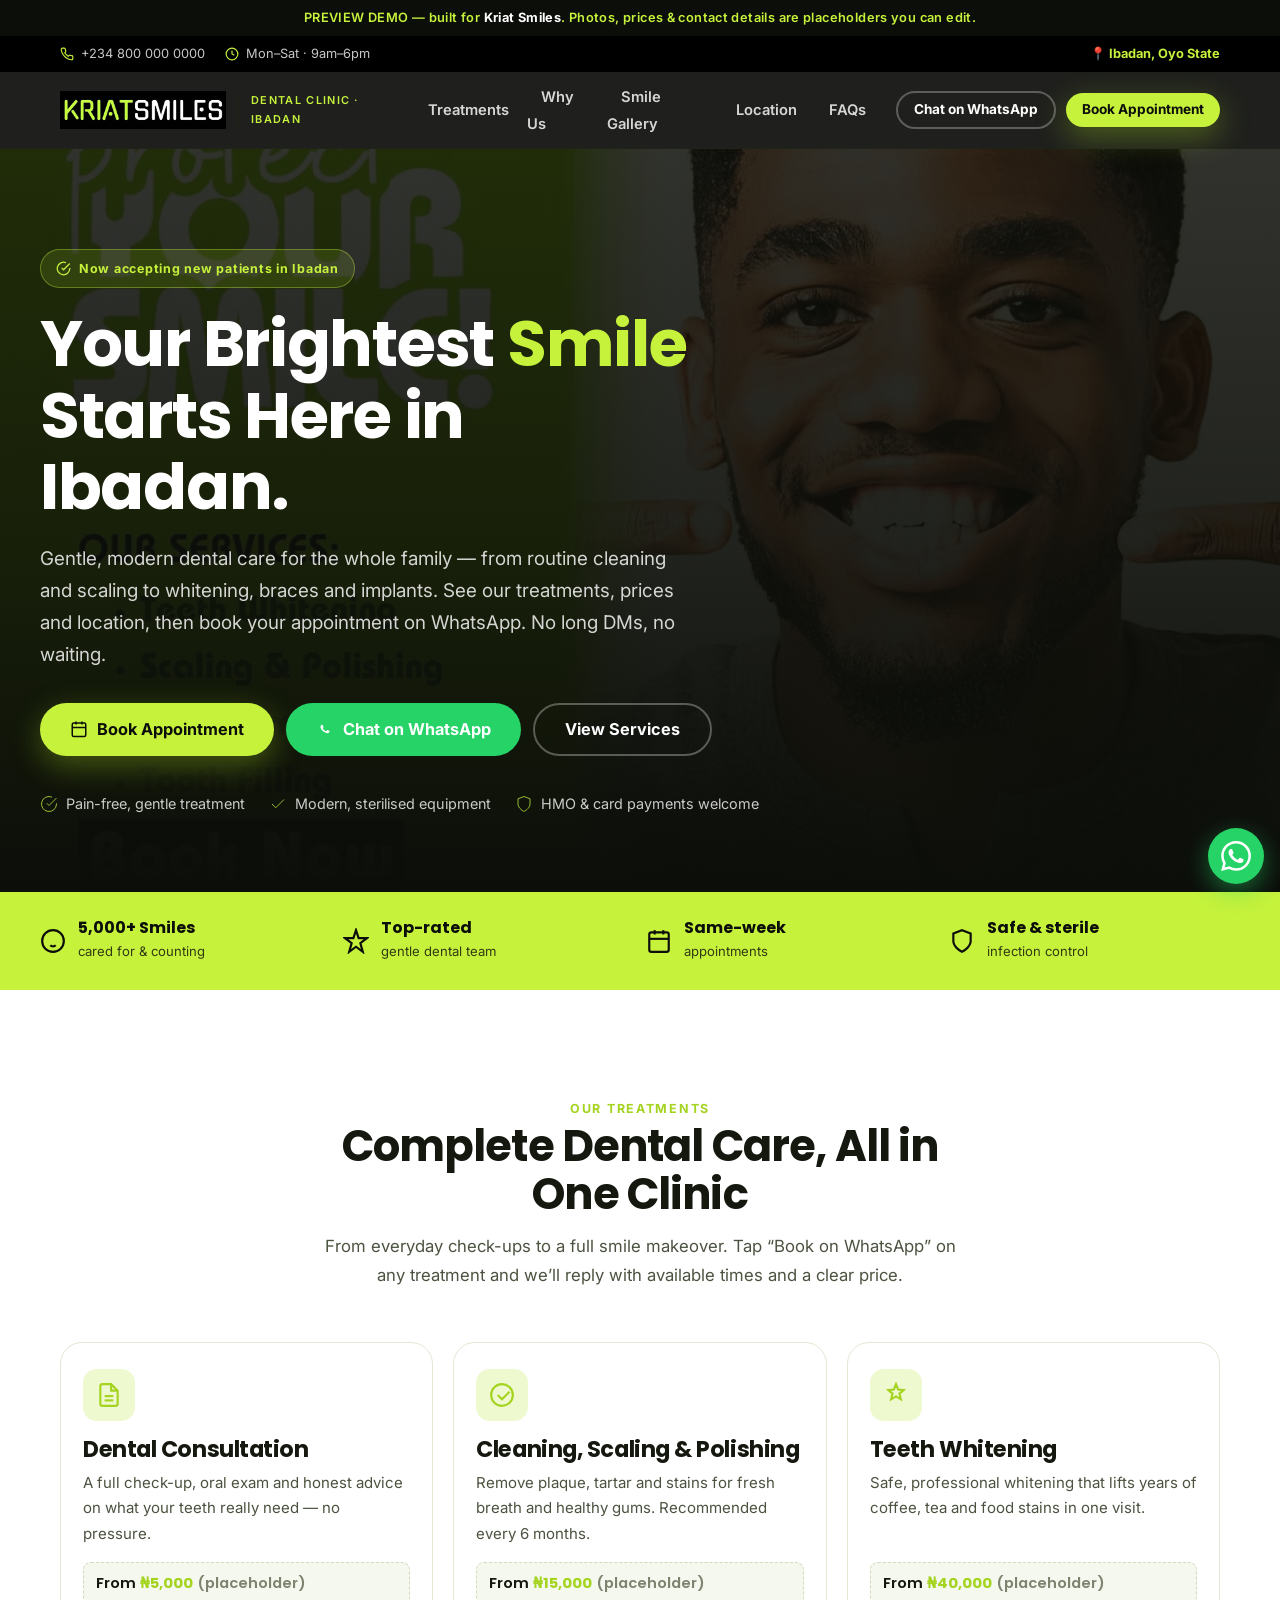
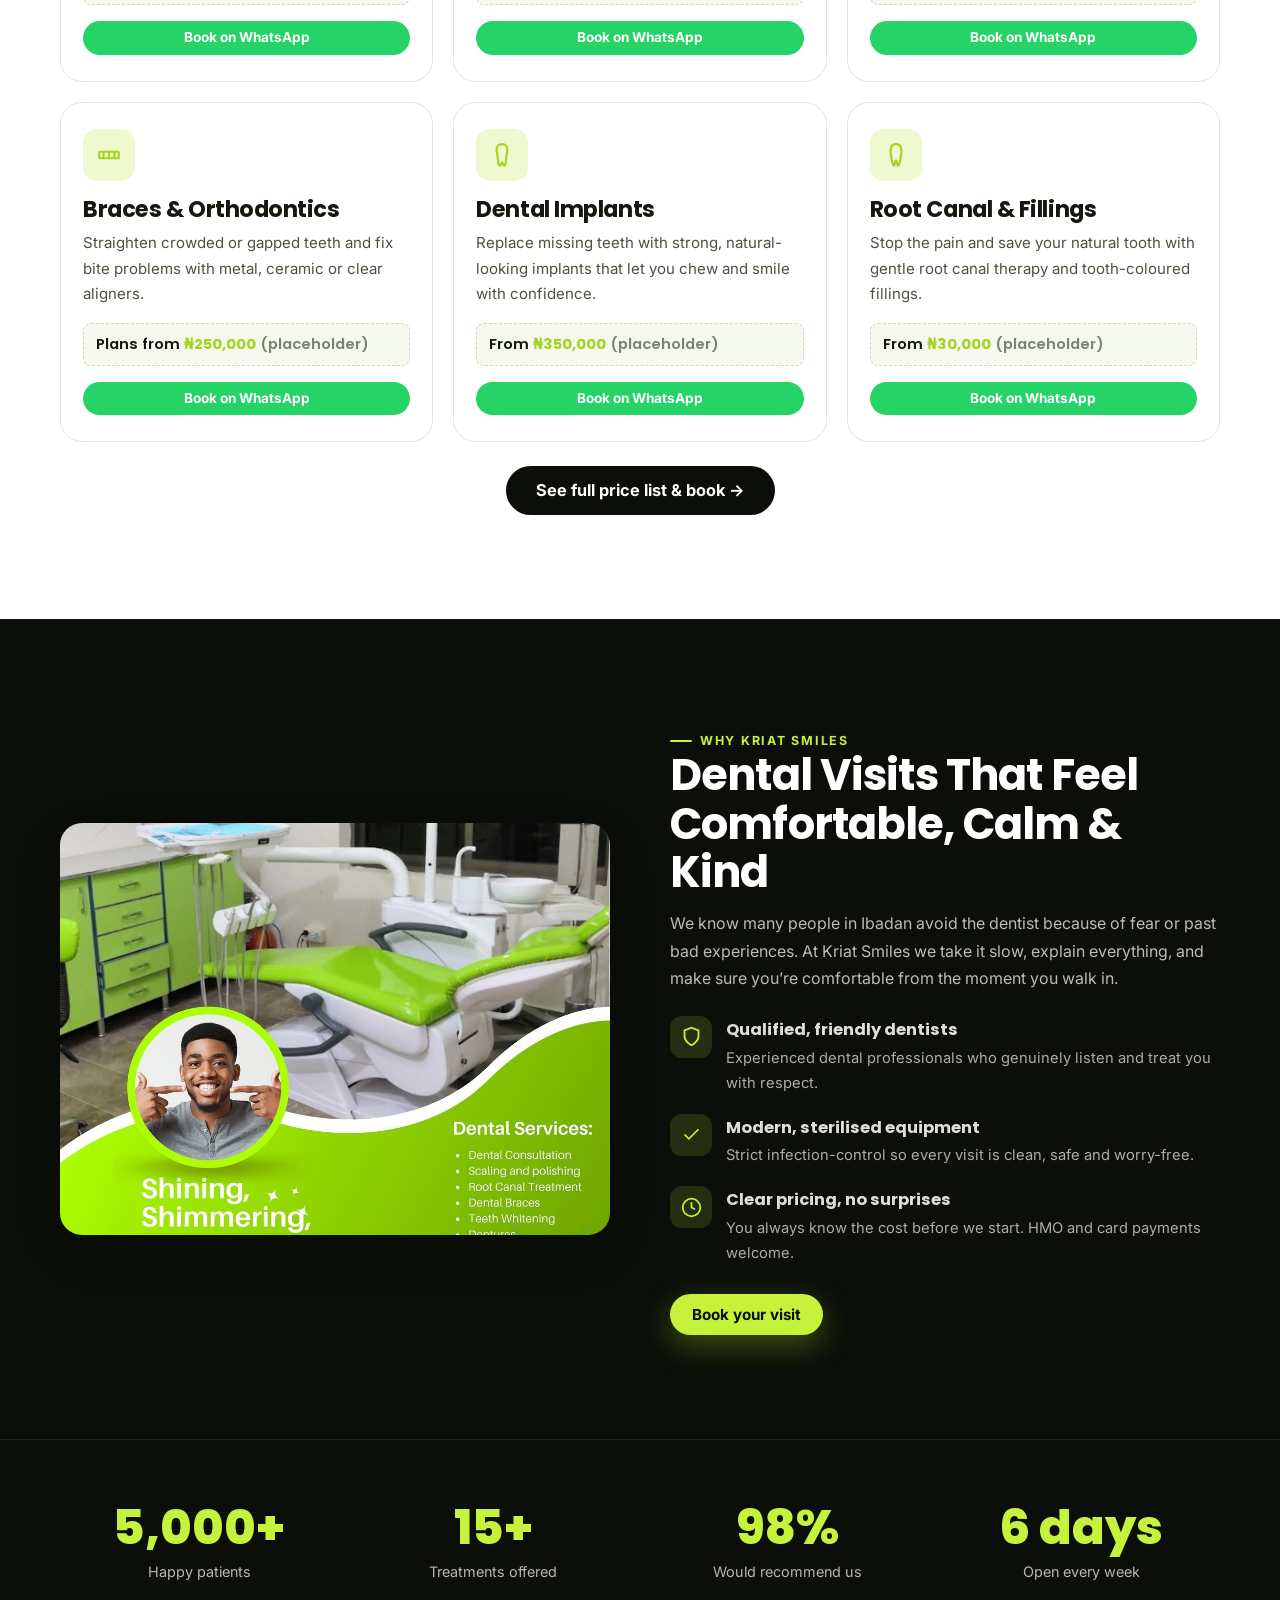
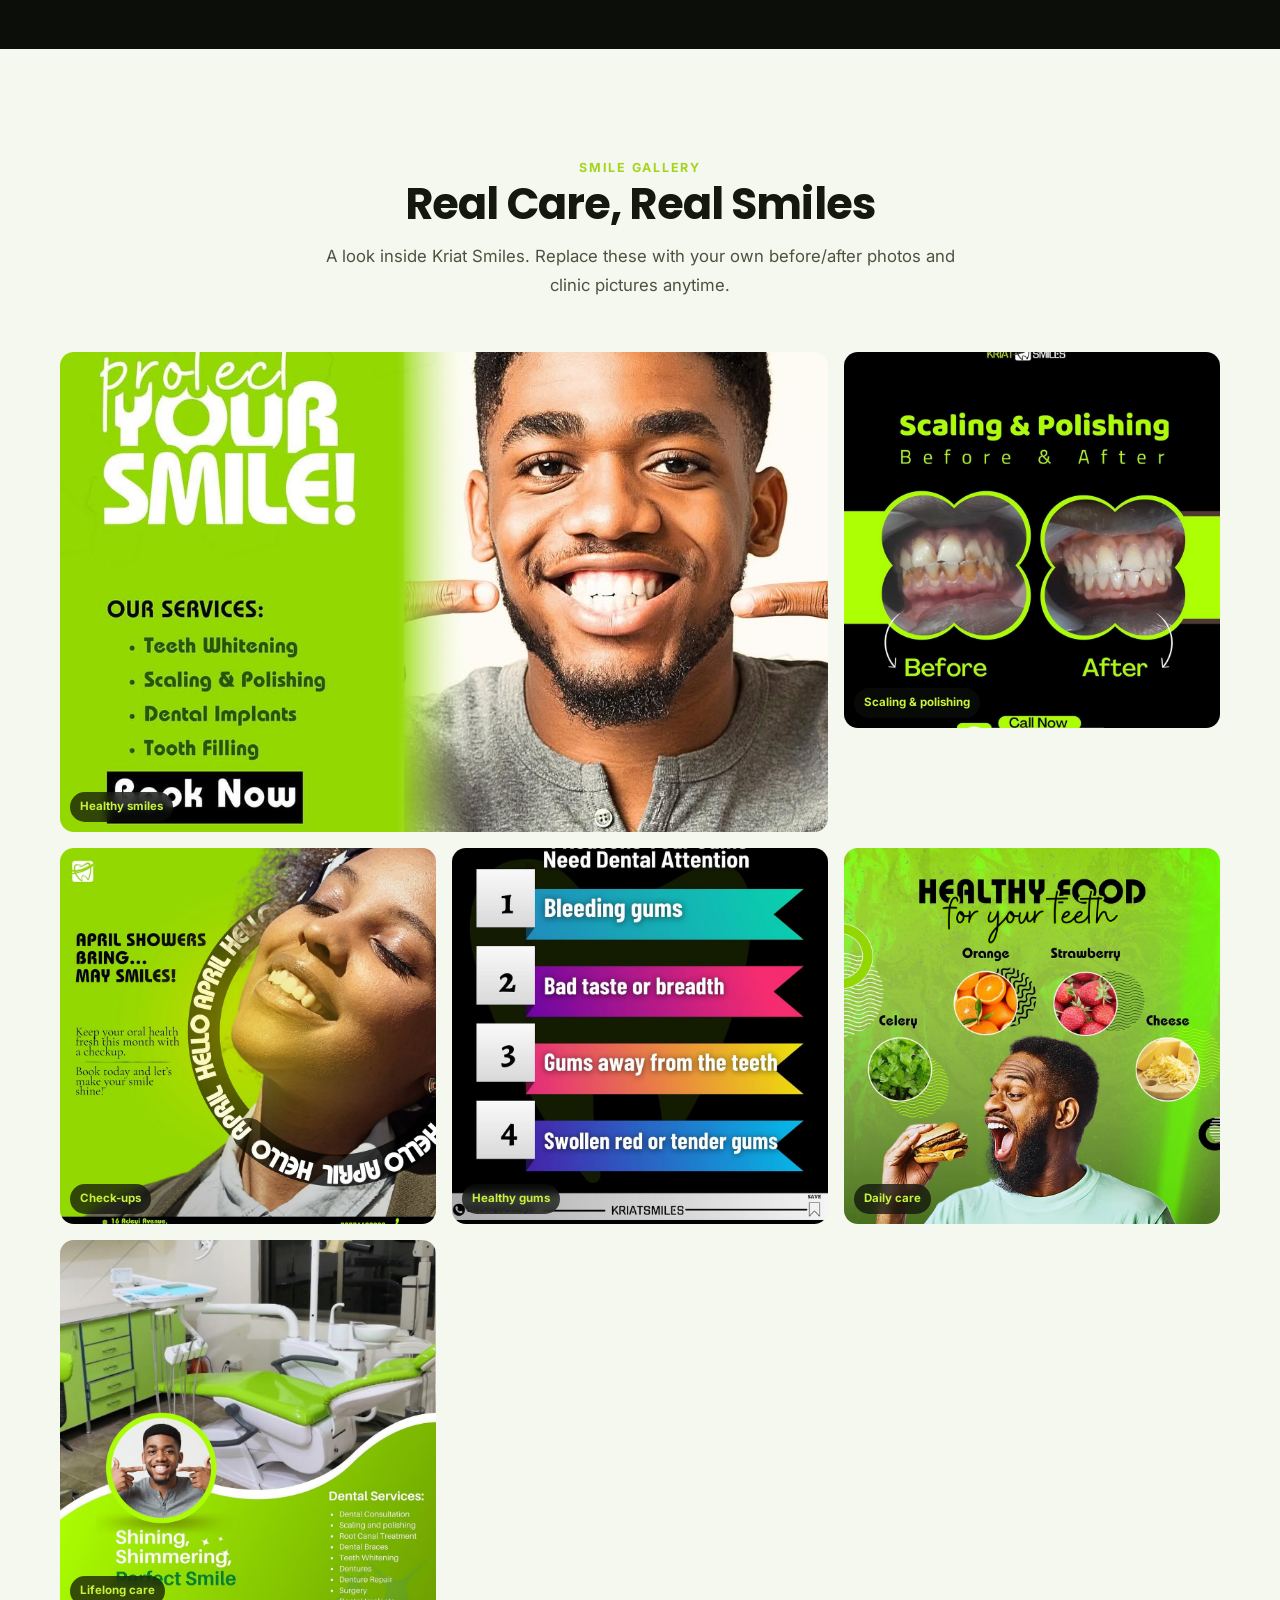
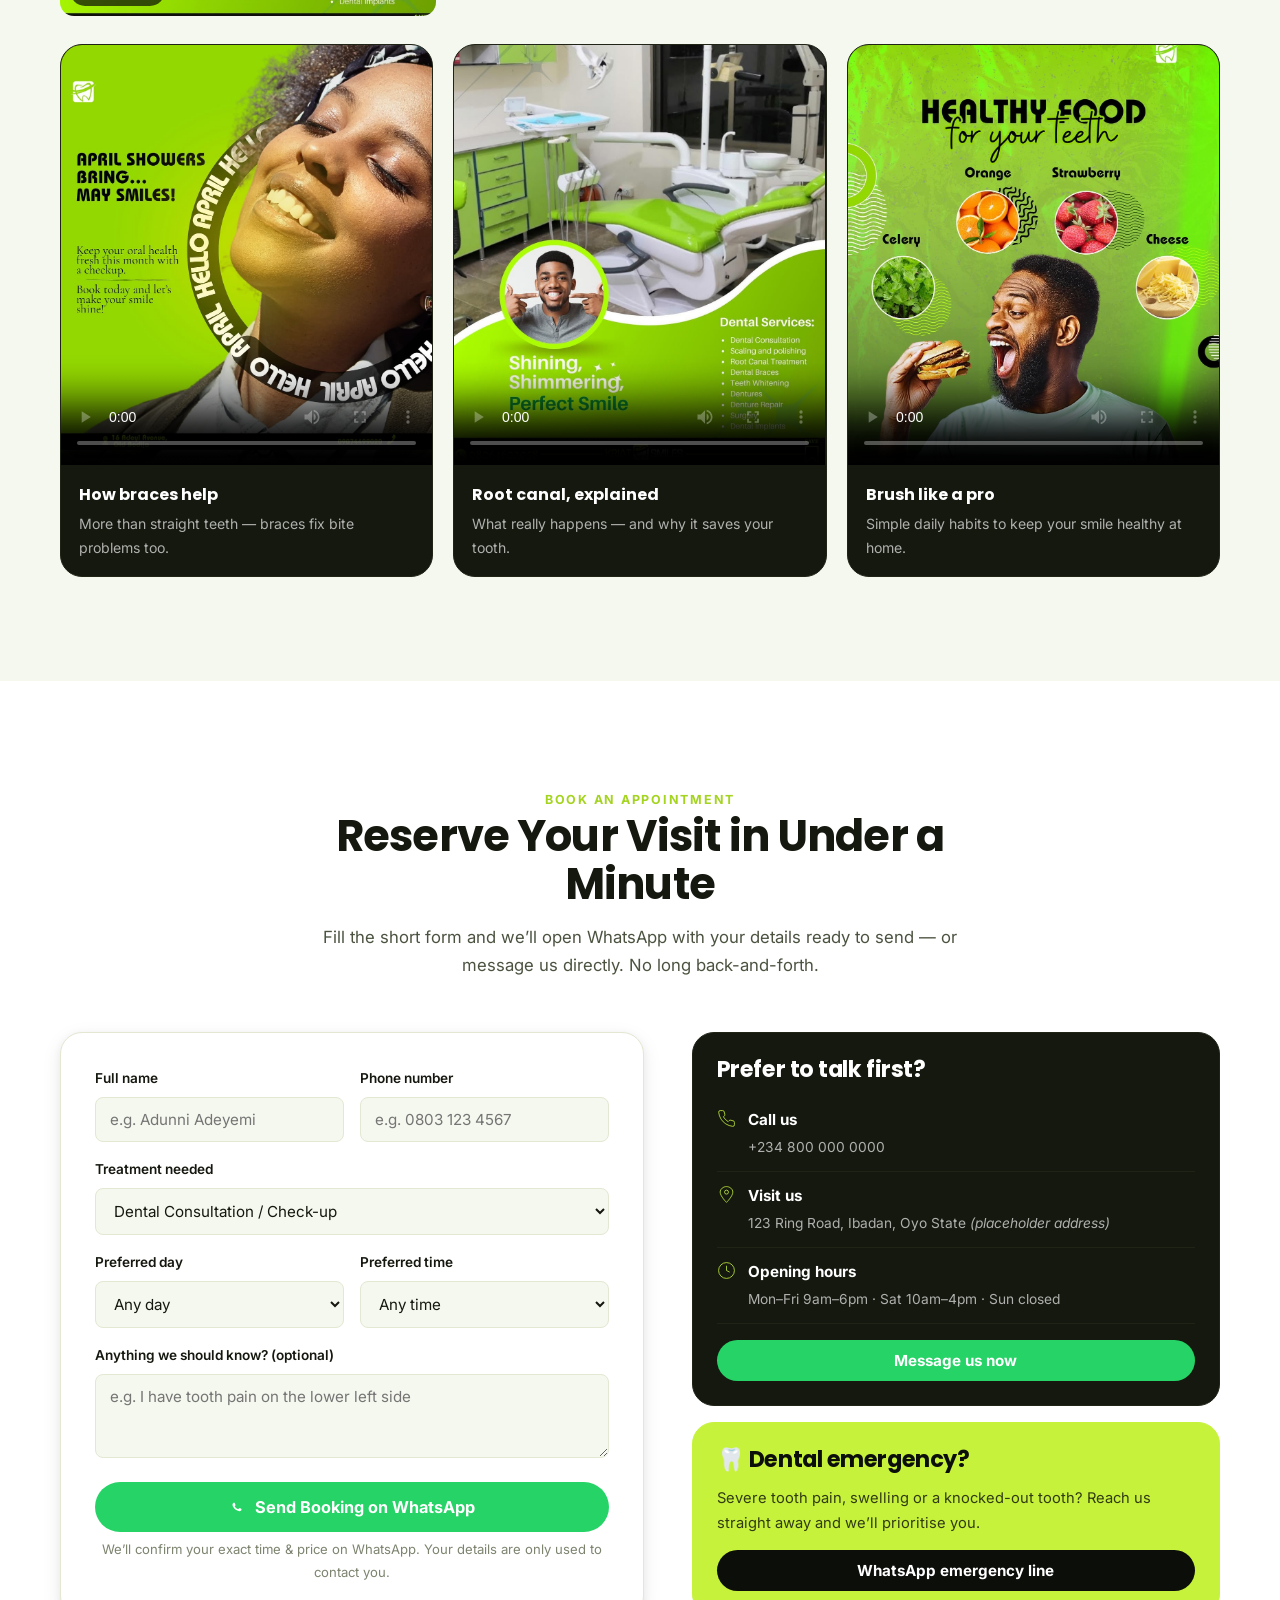
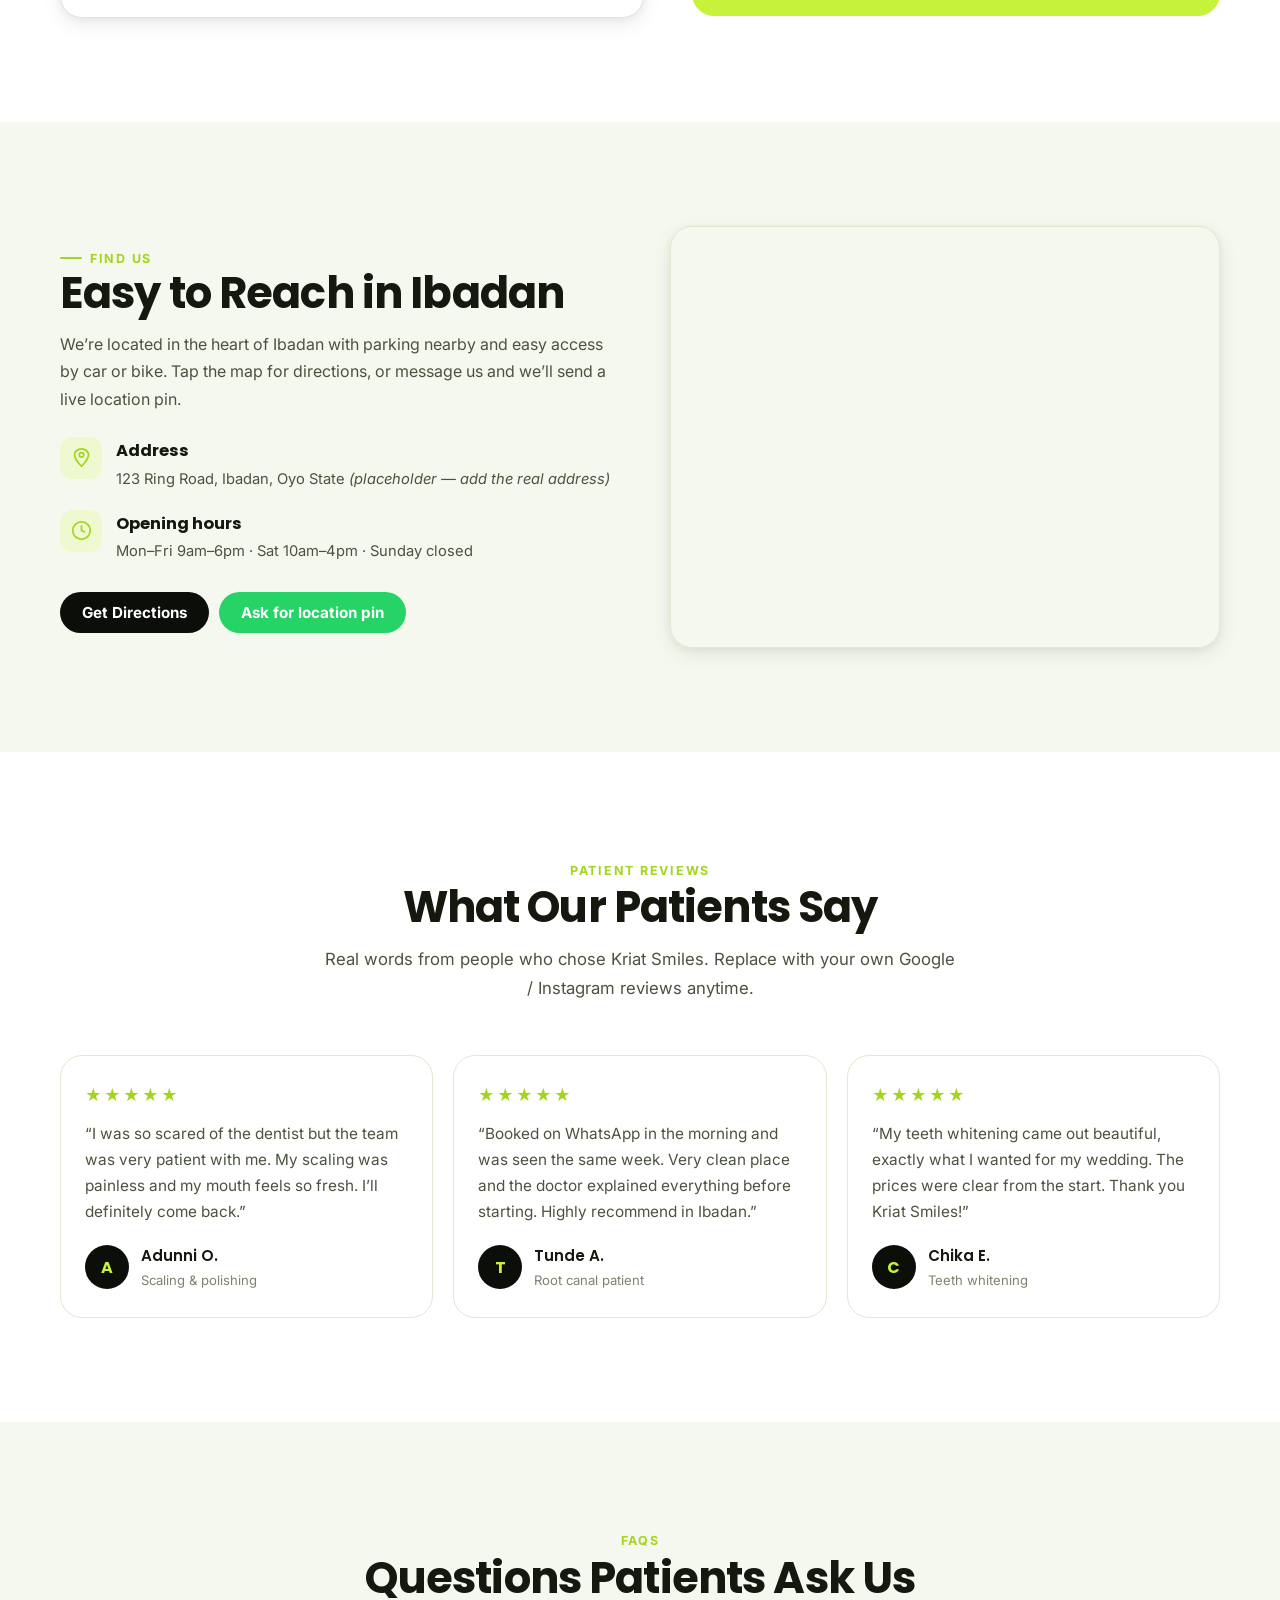
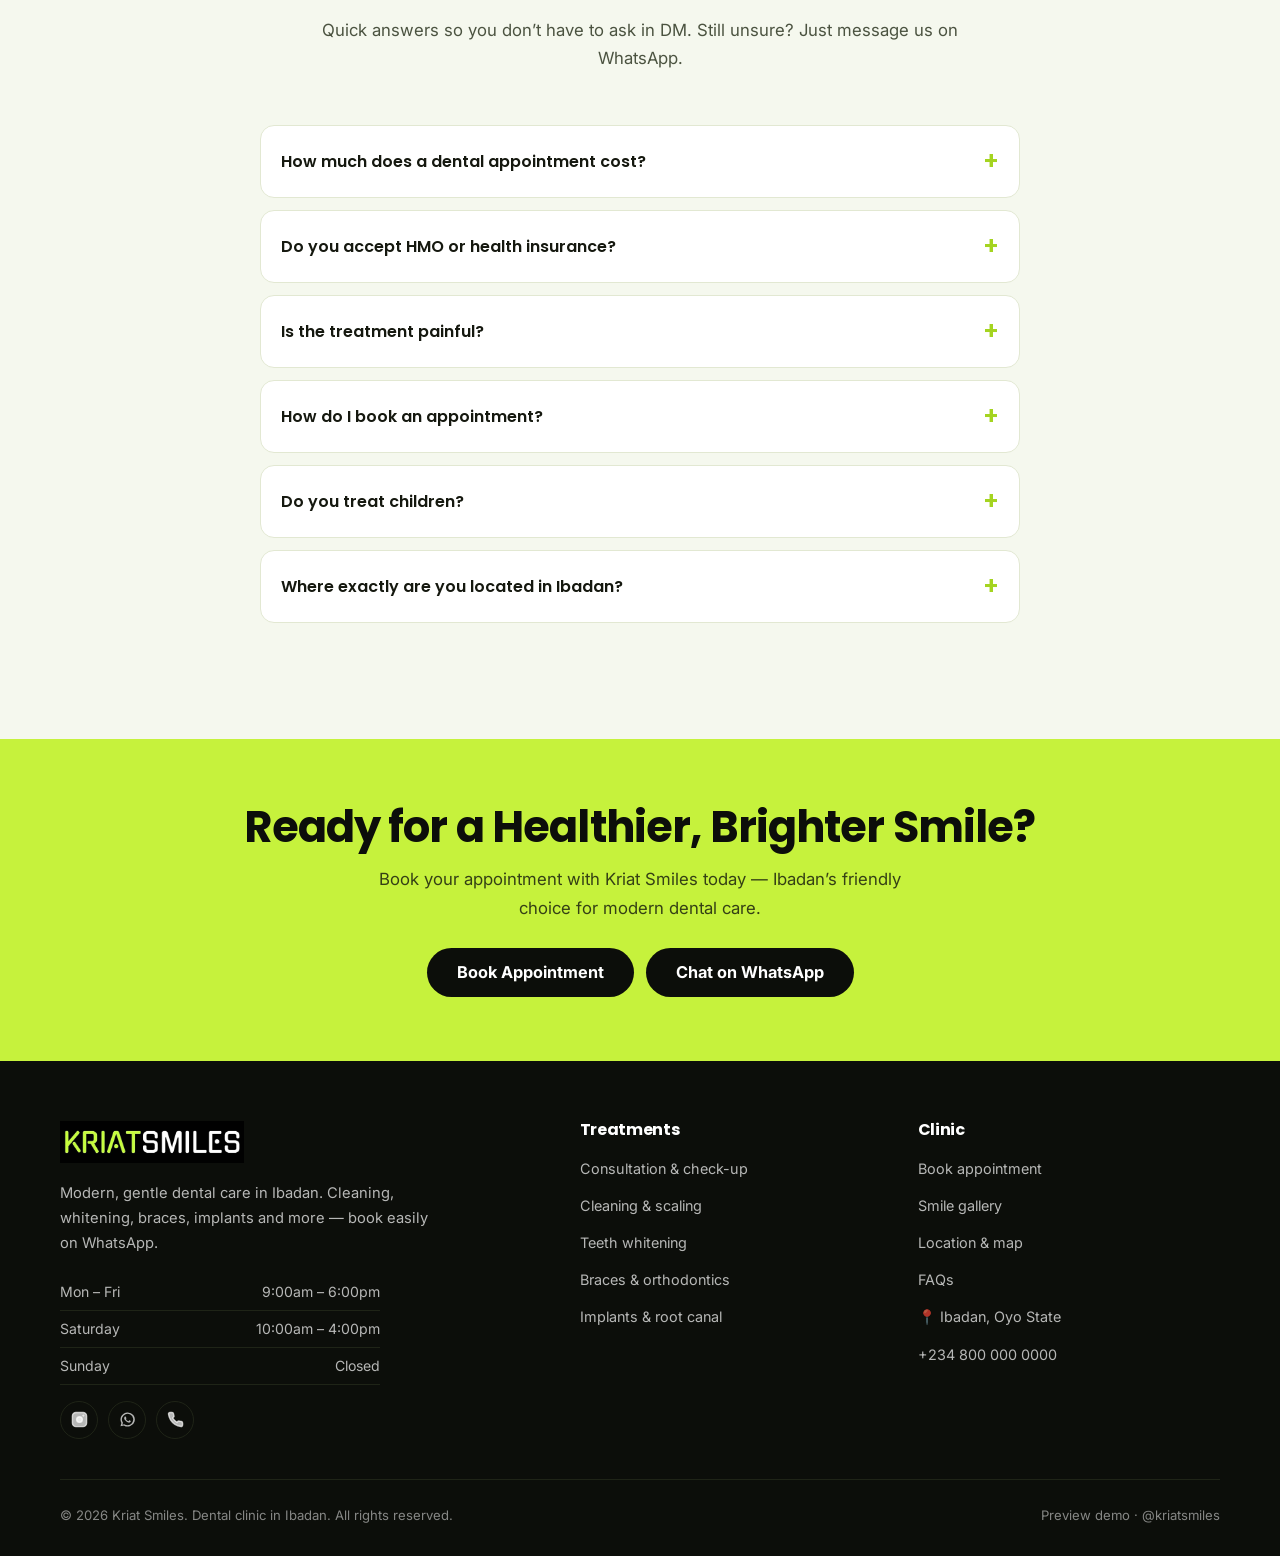
==== commit b9162293: "Make logo clearly visible: crop wordmark from square logo, resize nav/footer, declutter mobile nav C" ====
--- a/index.html
+++ b/index.html
@@ -72,7 +72,7 @@
   <nav class="nav">
     <div class="container nav__inner">
       <a href="#home" class="nav__logo" aria-label="Kriat Smiles home">
-        <img class="nav__logo-img" src="assets/logo/kriat-smiles-logo.jpg" alt="Kriat Smiles logo" />
+        <img class="nav__logo-img" src="assets/logo/kriat-smiles-wordmark.png" alt="Kriat Smiles logo" />
         <span class="nav__logo-sub">Dental Clinic · Ibadan</span>
       </a>
       <ul class="nav__links">
@@ -93,7 +93,7 @@
   <!-- ===== MOBILE MENU ===== -->
   <div class="mobile-menu" id="mobile-menu">
     <div class="mobile-menu__top">
-      <img class="nav__logo-img" src="assets/logo/kriat-smiles-logo.jpg" alt="Kriat Smiles logo" />
+      <img class="nav__logo-img" src="assets/logo/kriat-smiles-wordmark.png" alt="Kriat Smiles logo" />
       <button class="mobile-menu__close" id="menu-close" aria-label="Close menu">✕</button>
     </div>
     <ul class="mobile-menu__links">
@@ -547,7 +547,7 @@
     <div class="container">
       <div class="footer__grid">
         <div class="footer__col">
-          <img class="footer__logo-img" src="assets/logo/kriat-smiles-logo.jpg" alt="Kriat Smiles logo" />
+          <img class="footer__logo-img" src="assets/logo/kriat-smiles-wordmark.png" alt="Kriat Smiles logo" />
           <p class="footer__tag">Modern, gentle dental care in Ibadan. Cleaning, whitening, braces, implants and more — book easily on WhatsApp.</p>
           <div class="footer__hours-row"><span>Mon – Fri</span><span>9:00am – 6:00pm</span></div>
           <div class="footer__hours-row"><span>Saturday</span><span>10:00am – 4:00pm</span></div>
--- a/css/style.css
+++ b/css/style.css
@@ -175,13 +175,12 @@
 
 .nav__logo { display: flex; align-items: center; gap: 12px; }
 .nav__logo-img {
-  height: 50px; width: auto; border-radius: 10px;
-  padding: 5px 10px; background: #000;
-  box-shadow: 0 0 0 1px var(--ink-3), 0 6px 18px rgba(0,0,0,.4);
+  height: 34px; width: auto; display: block;
 }
 .nav__logo-sub {
   display: none; font-family: var(--font-body); font-size: .68rem; font-weight: 600;
   letter-spacing: .12em; text-transform: uppercase; color: var(--lime);
+  padding-left: 12px; border-left: 1px solid var(--ink-3);
 }
 
 .nav__links { display: none; align-items: center; gap: 4px; }
@@ -192,6 +191,7 @@
 .nav__link:hover { color: var(--lime); background: rgba(198,242,60,.08); }
 
 .nav__actions { display: flex; align-items: center; gap: 10px; }
+.nav__actions .btn { display: none; } /* shown from 992px; mobile uses burger + hero CTAs */
 .nav__actions .btn--outline { background: transparent; color: #fff; border-color: rgba(255,255,255,.28); }
 .nav__actions .btn--outline:hover { border-color: var(--lime); color: var(--lime); background: transparent; }
 
@@ -202,7 +202,8 @@
   .nav__links { display: flex; }
   .nav__burger { display: none; }
   .nav__logo-sub { display: block; }
-  .nav__logo-img { height: 56px; }
+  .nav__logo-img { height: 38px; }
+  .nav__actions .btn { display: inline-flex; }
 }
 
 /* Mobile menu */
@@ -433,7 +434,7 @@
 .footer { background: var(--ink); color: rgba(255,255,255,.7); padding: 60px 0 30px; }
 .footer__grid { display: grid; gap: 36px; grid-template-columns: 1fr; }
 @media (min-width: 760px) { .footer__grid { grid-template-columns: 1.6fr 1fr 1fr; } }
-.footer__logo-img { height: 58px; width: auto; background: #000; padding: 8px 14px; border-radius: 12px; box-shadow: 0 0 0 1px var(--ink-3); margin-bottom: 16px; }
+.footer__logo-img { height: 42px; width: auto; display: block; margin-bottom: 18px; }
 .footer__tag { font-size: .92rem; max-width: 42ch; margin-bottom: 18px; }
 .footer__hours-row { display: flex; justify-content: space-between; gap: 16px; padding: 6px 0; font-size: .88rem; max-width: 320px; border-bottom: 1px solid var(--ink-3); }
 .footer__col h4 { color: #fff; font-size: 1rem; margin-bottom: 16px; }
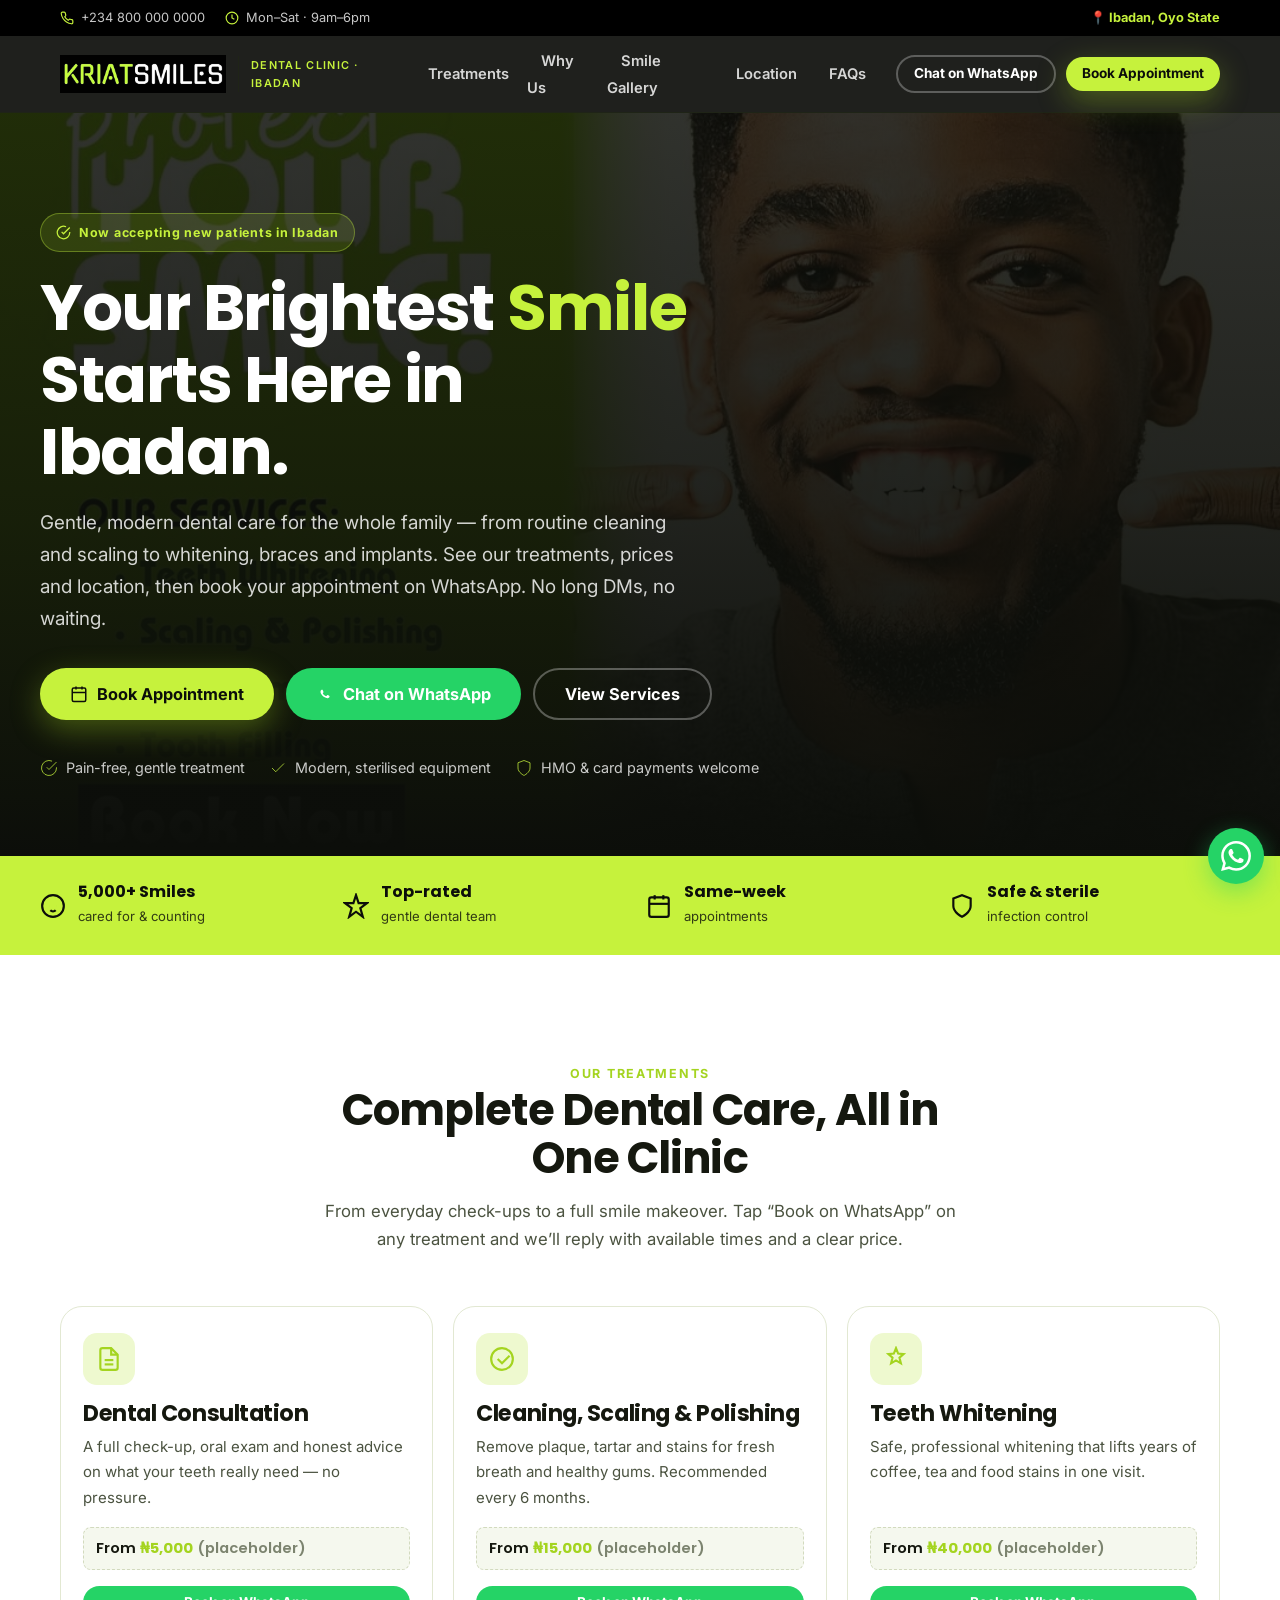
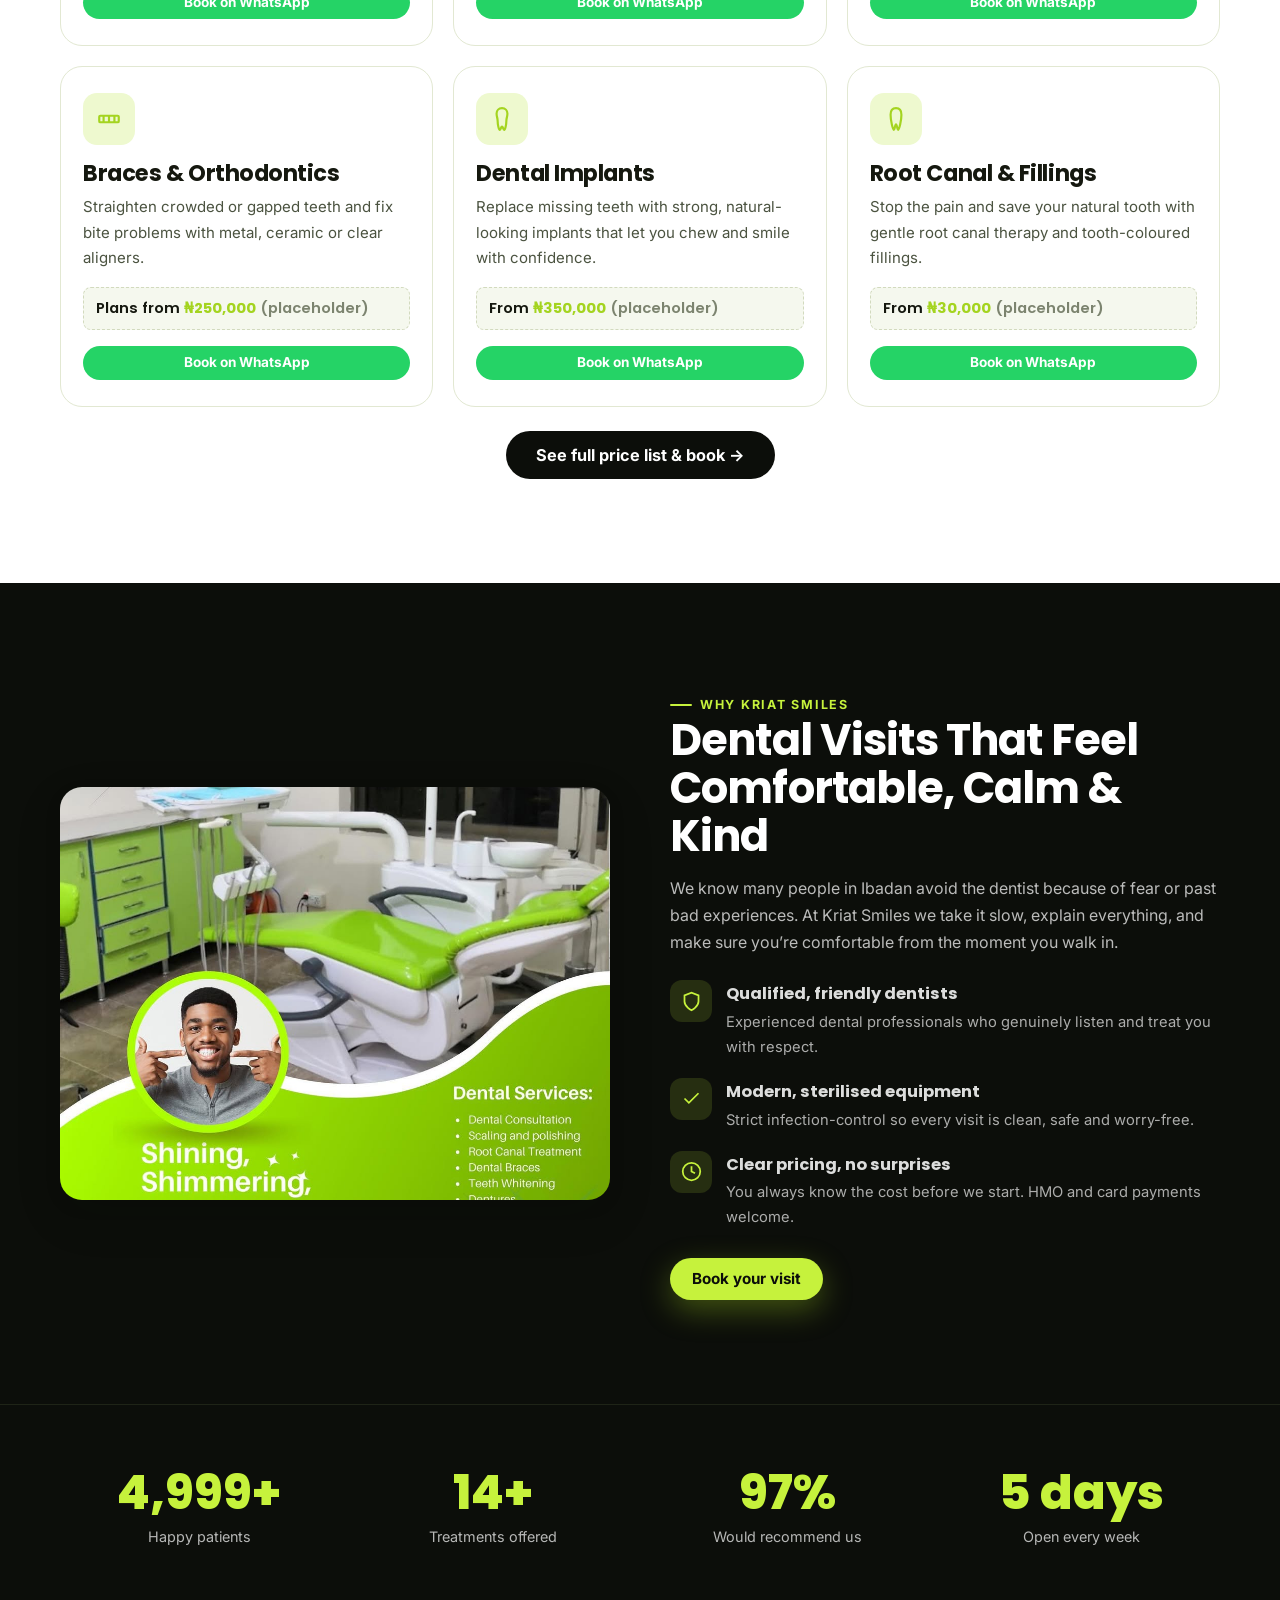
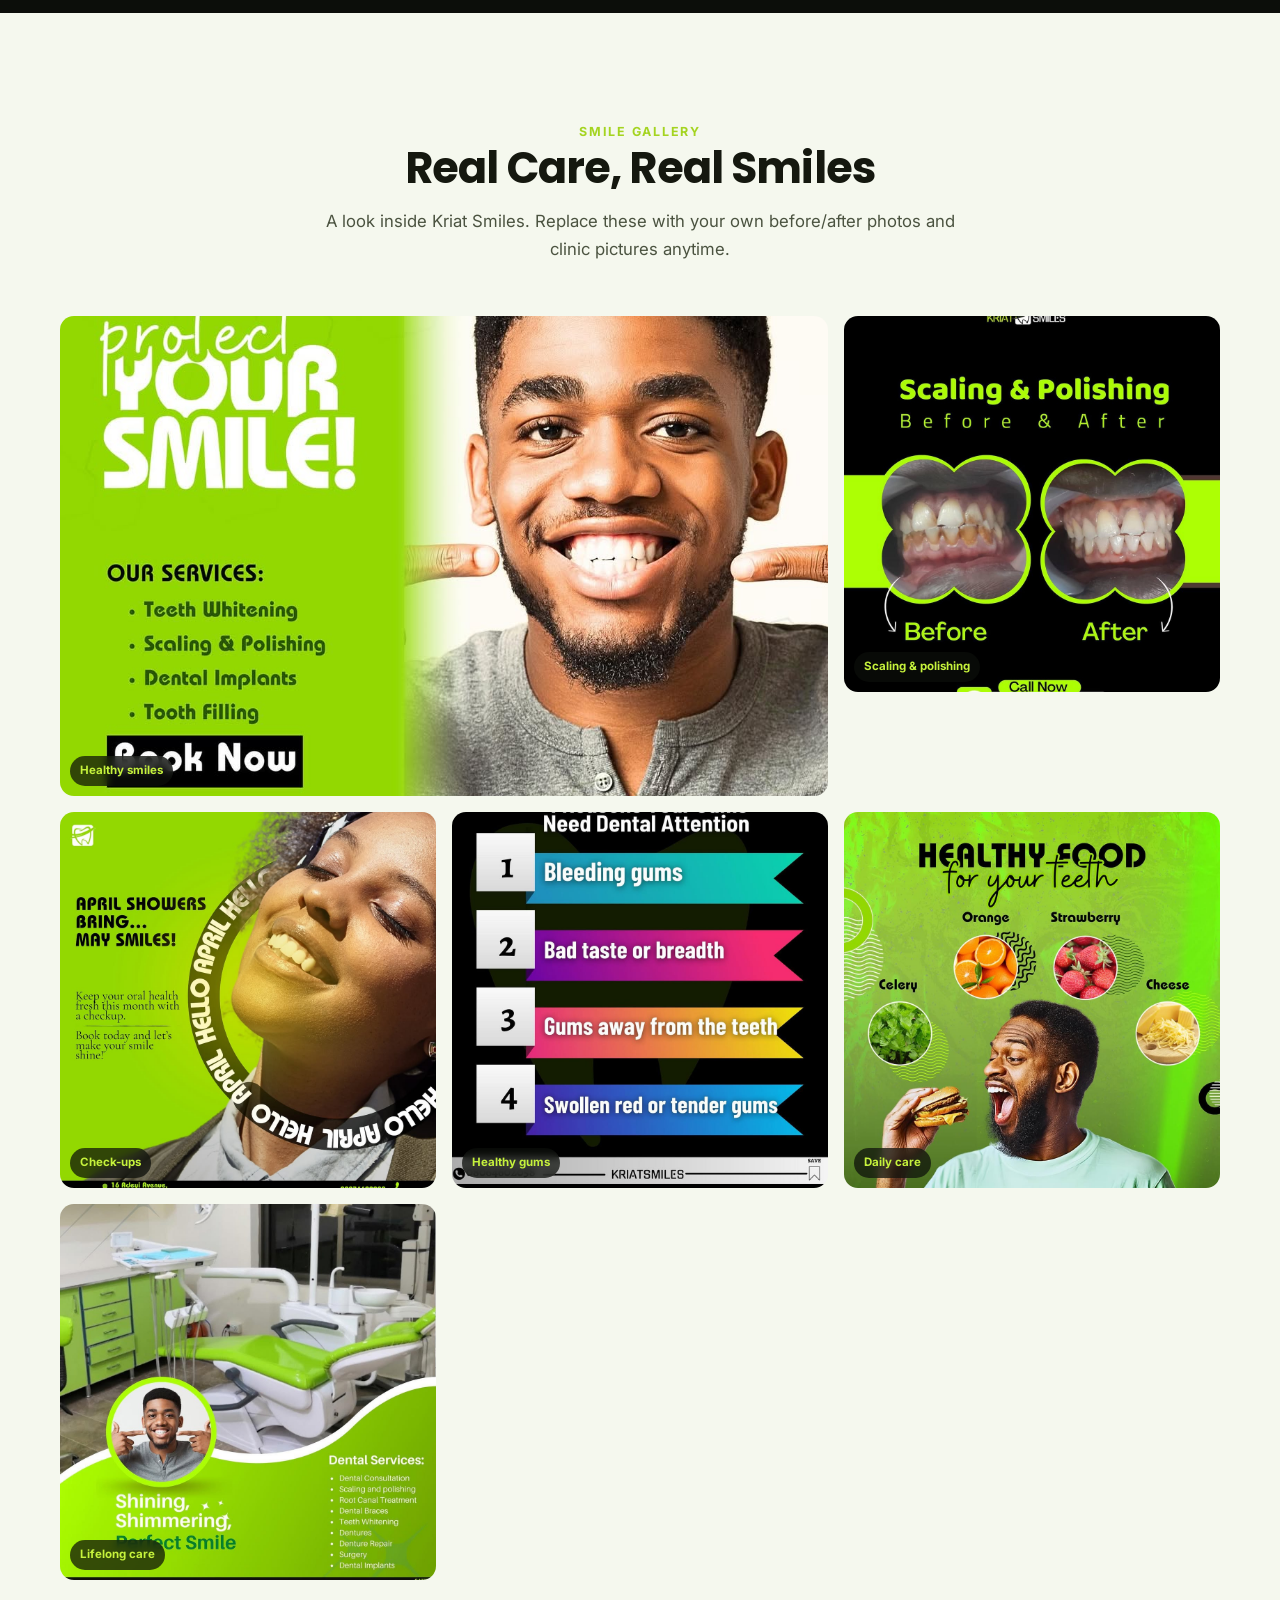
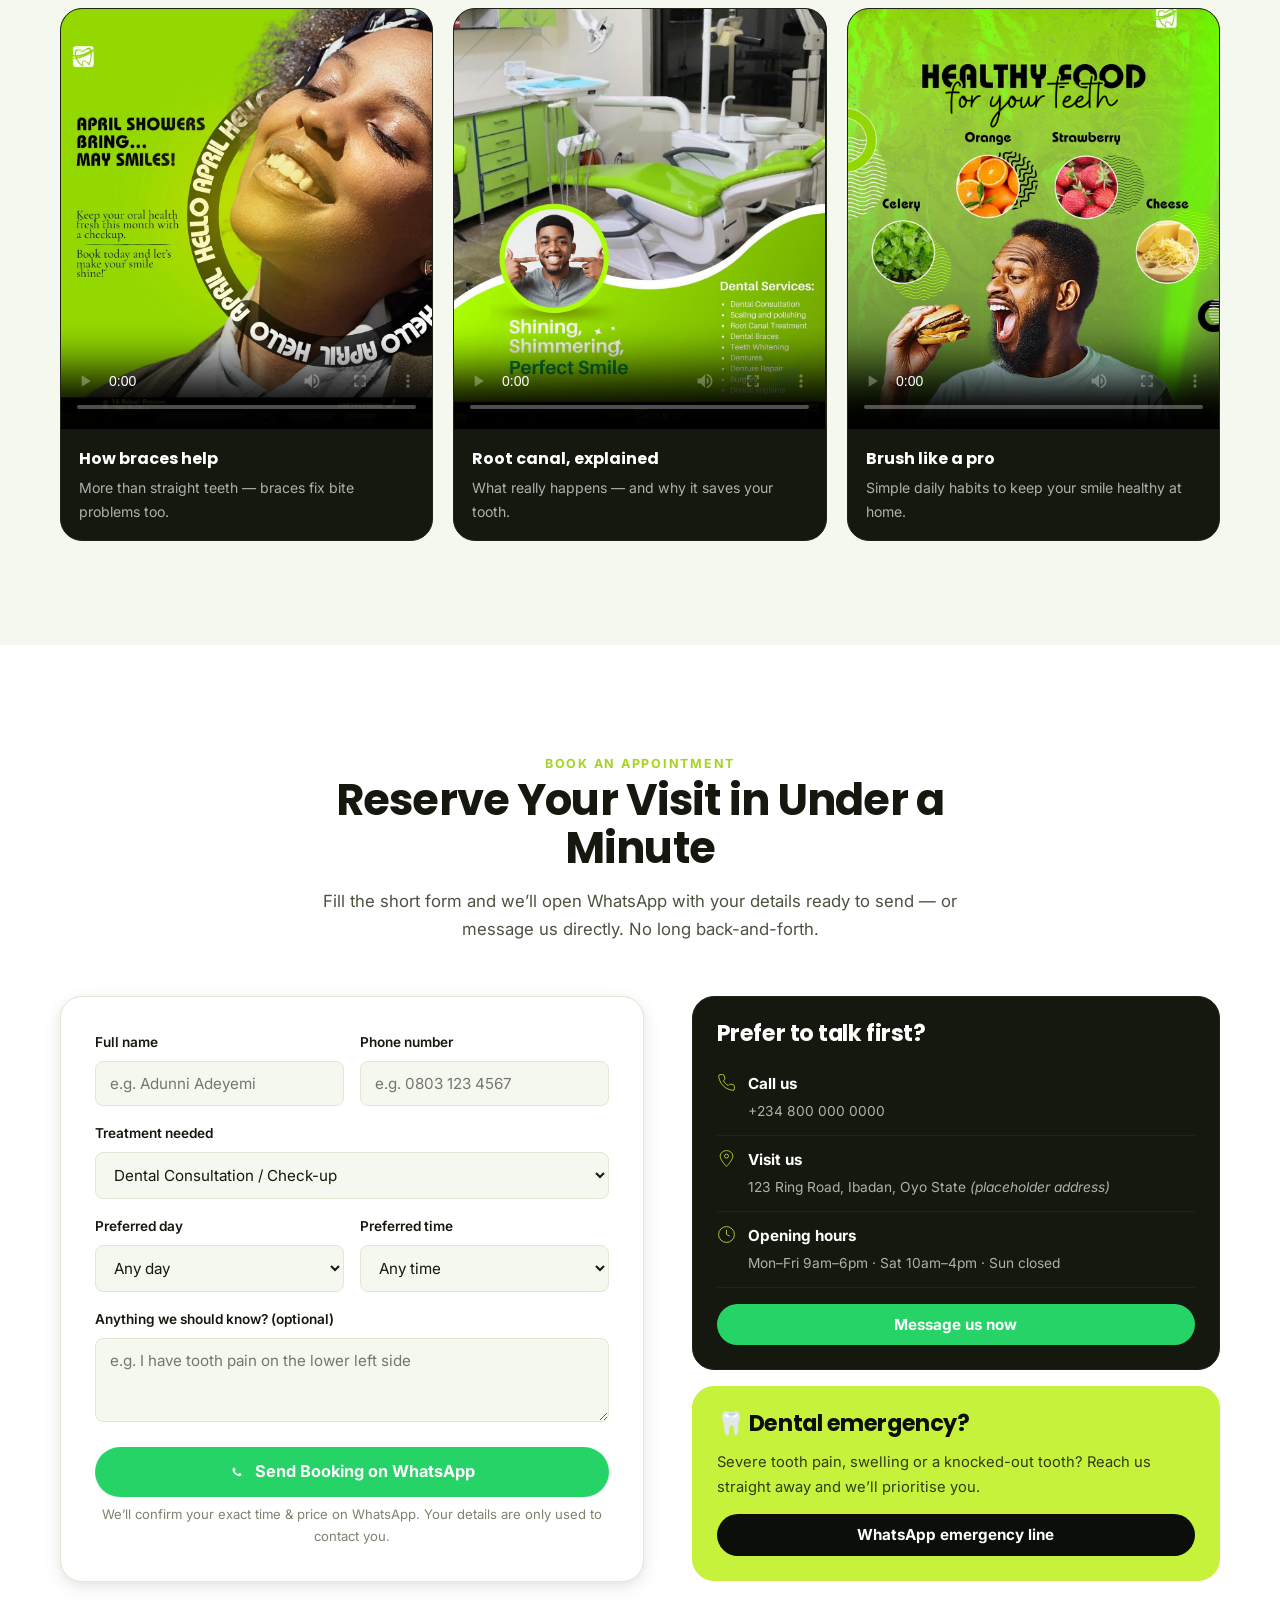
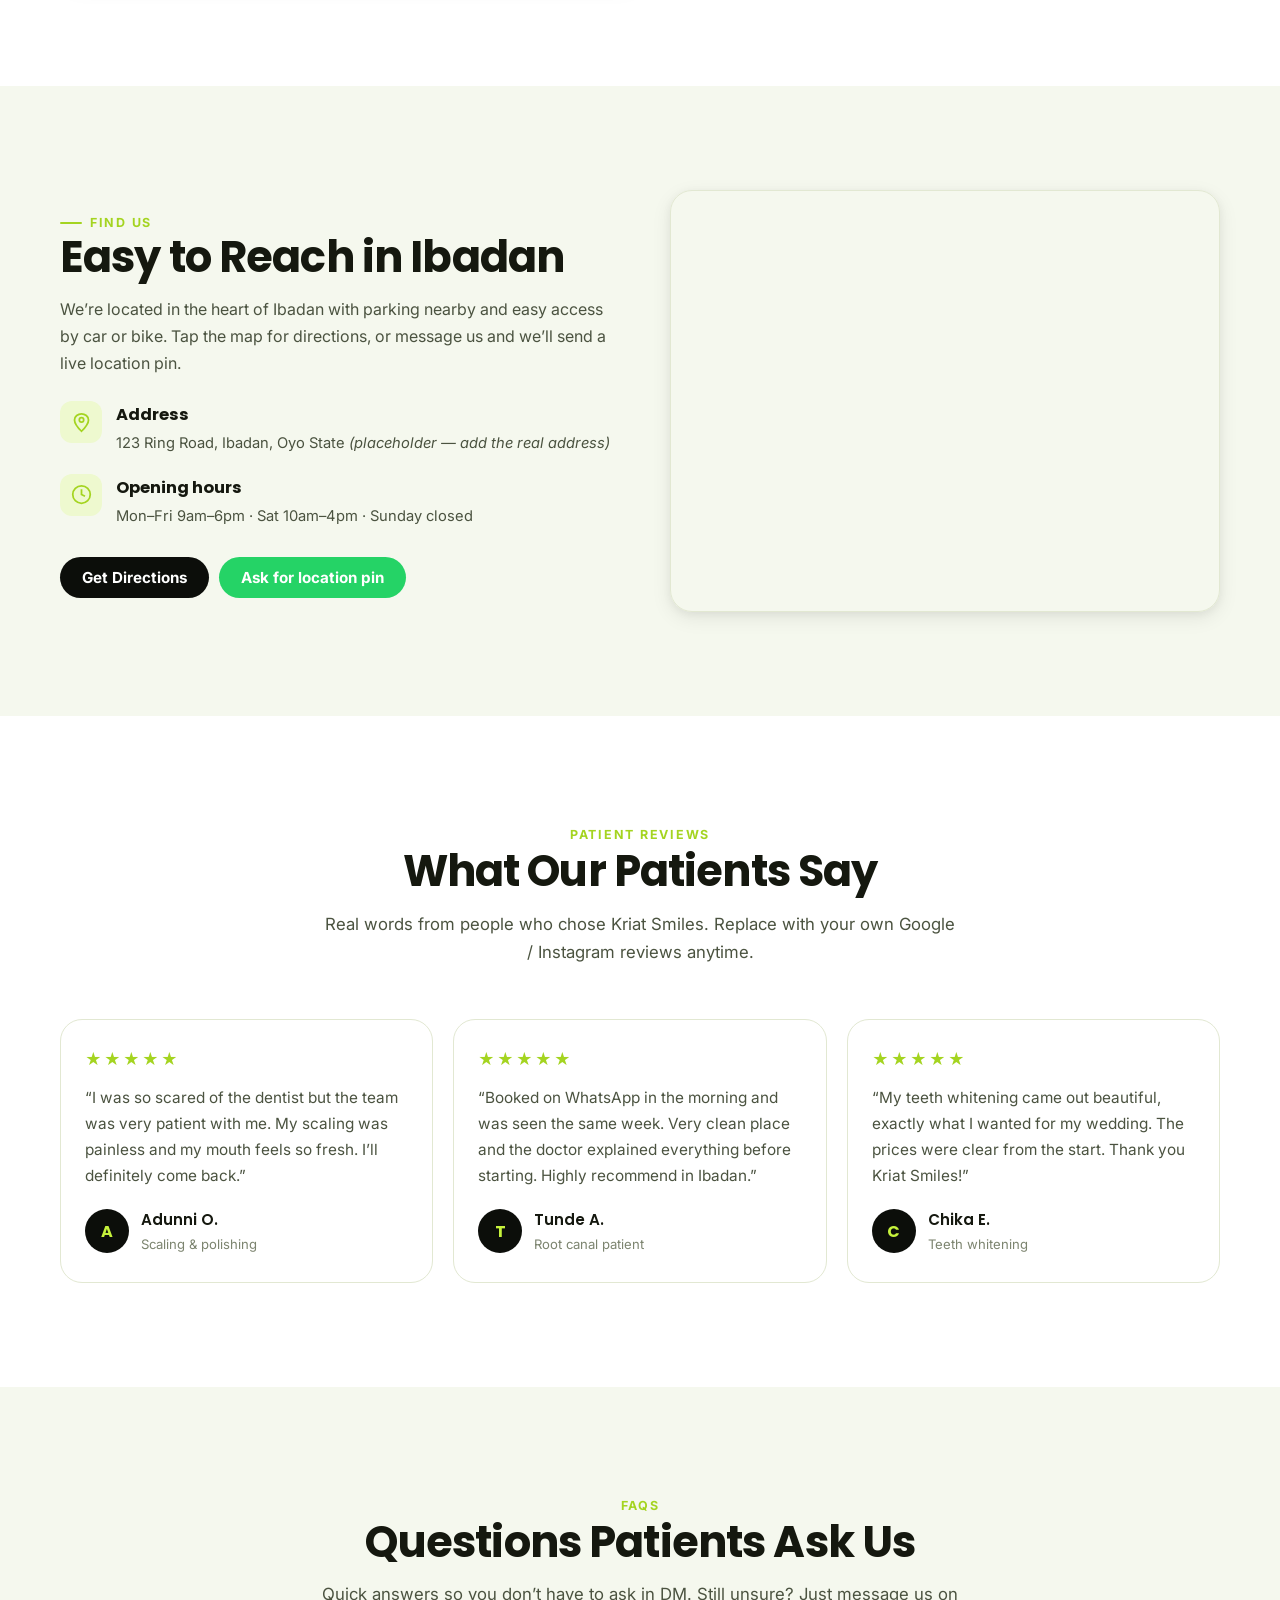
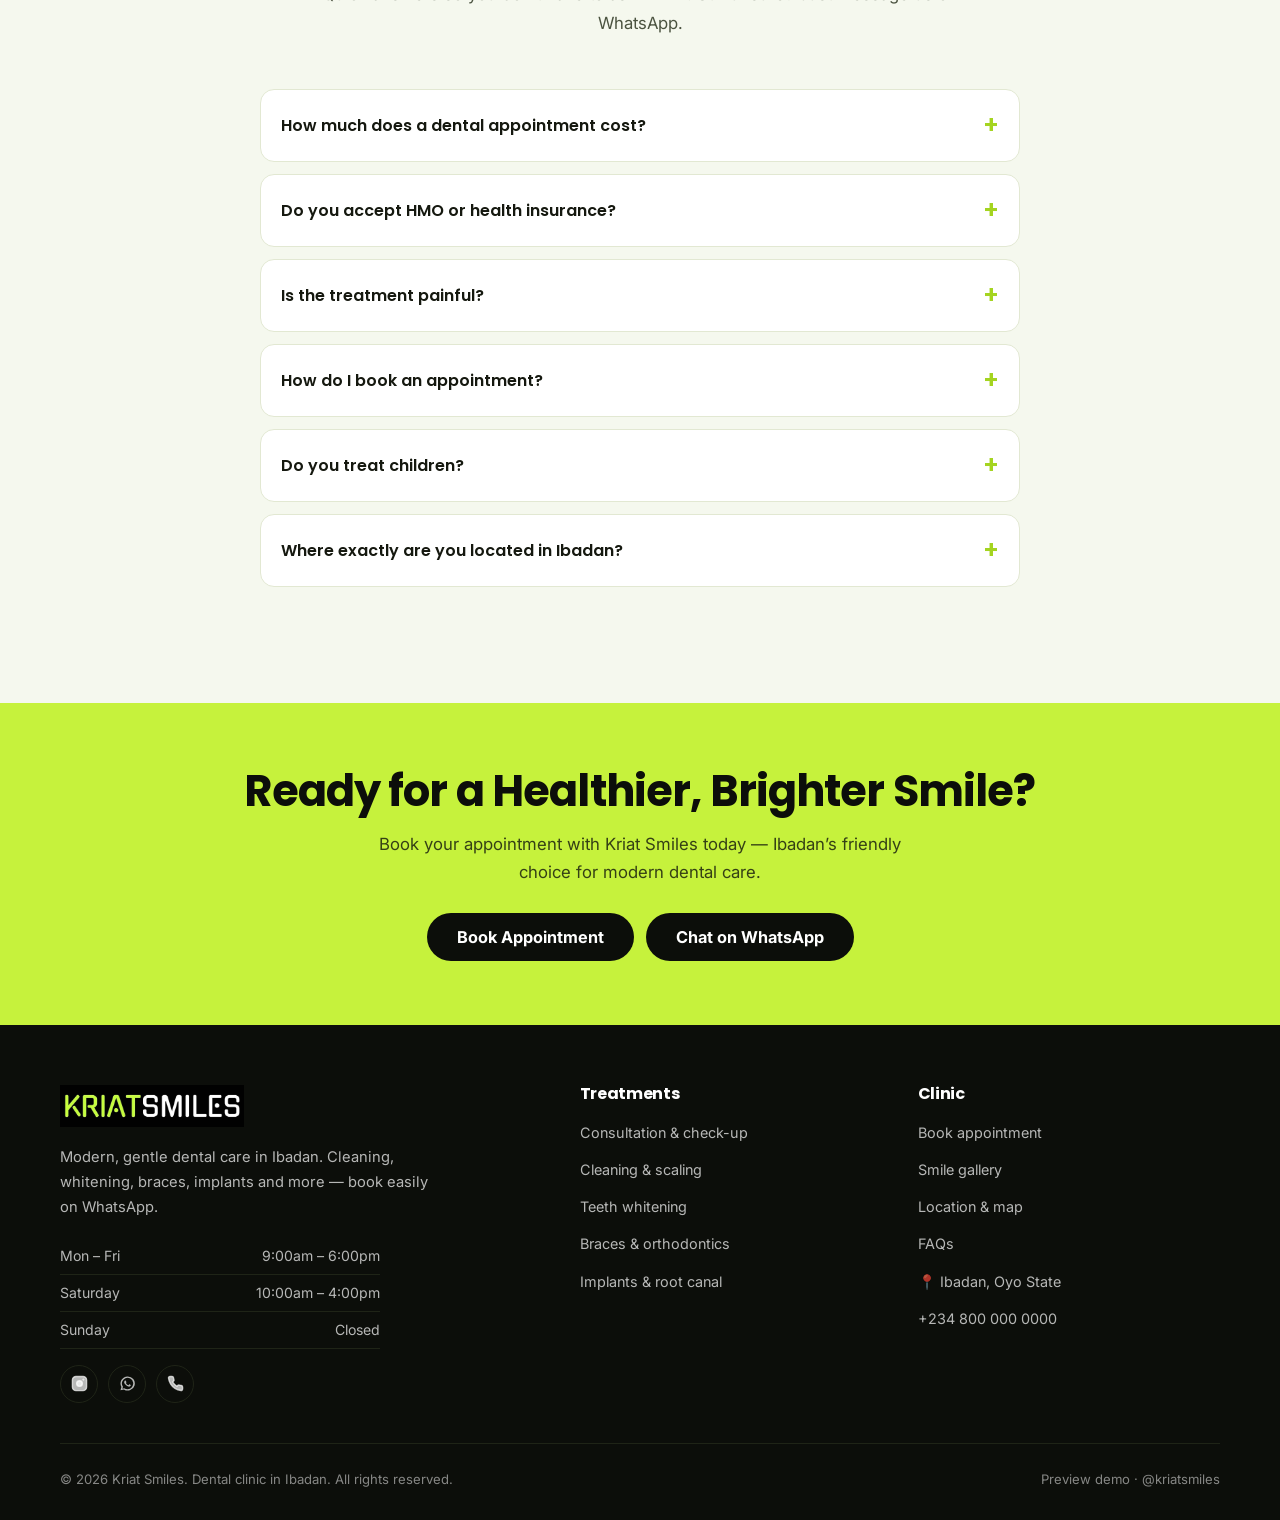
==== commit 0dd94cc2: "Remove PREVIEW DEMO banner at top of page Co-Authored-By: Claude Opus 4.8 (1M context) <noreply@anth" ====
--- a/index.html
+++ b/index.html
@@ -45,9 +45,6 @@
   </script>
 </head>
 <body>
-
-  <!-- ===== DEMO RIBBON ===== -->
-  <div class="demo-ribbon">PREVIEW DEMO — built for <b>Kriat Smiles</b>. Photos, prices &amp; contact details are placeholders you can edit.</div>
 
   <!-- ===== TOPBAR ===== -->
   <div class="topbar">
